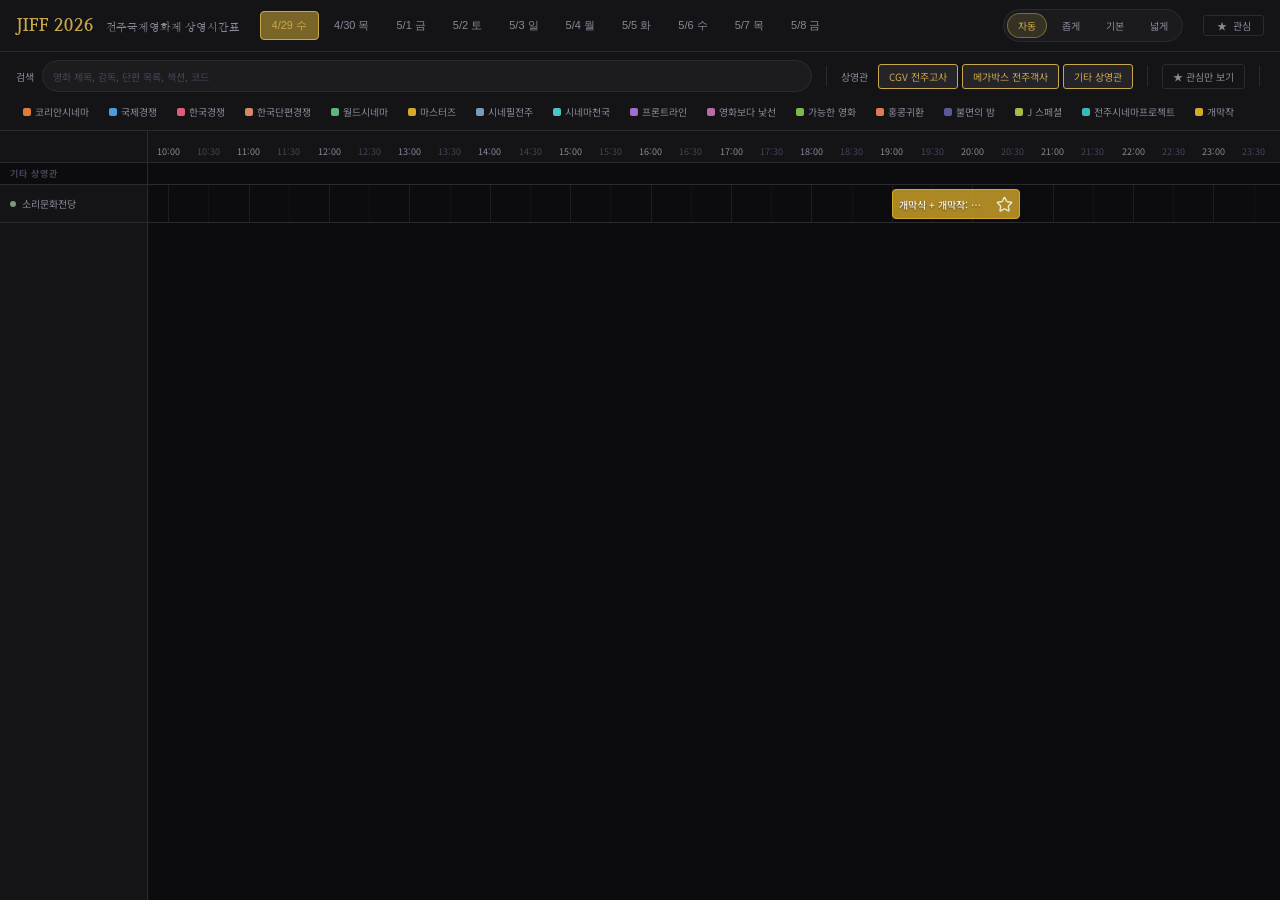
==== index.html @ 3ff4714e "chore: split talktalk runtime helpers" ====
<!DOCTYPE html>
<html lang="ko">
<head>
<meta charset="UTF-8">
<meta name="viewport" content="width=device-width, initial-scale=1.0">
<title>JIFF 2026 상영 시간표</title>
<link rel="shortcut icon" href="./jiff2026/icons/favicon.ico" sizes="16x16 32x32 48x48">
<link rel="icon" href="./jiff2026/icons/favicon.svg" type="image/svg+xml">
<link rel="alternate icon" href="./jiff2026/icons/favicon.png" type="image/png">
<link href="https://fonts.googleapis.com/css2?family=Nanum+Myeongjo:wght@400;700;800&family=Noto+Sans+KR:wght@300;400;500;700&display=swap" rel="stylesheet">
<link rel="stylesheet" href="./jiff2026/style.css">
</head>
<body>

<div id="app-header">
  <button type="button" class="header-nav-toggle" id="mobileControlsToggleBtn" aria-label="필터 열기" title="필터">
    <svg viewBox="0 0 24 24" aria-hidden="true">
      <path d="M4 7H20"></path>
      <path d="M4 12H20"></path>
      <path d="M4 17H20"></path>
    </svg>
  </button>
  <div class="logo">JIFF 2026 <span>전주국제영화제 상영시간표</span></div>
  <div class="day-tabs-shell" id="dayTabsShell">
    <div class="day-tabs" id="dayTabs"></div>
  </div>
  <div class="density-controls">
    <div class="density-selector" id="densitySelector"></div>
    <div class="density-hint" id="densityHint"></div>
  </div>
  <div class="mobile-header-search" id="mobileHeaderSearch">
    <div class="search-shell mobile-search-shell">
      <input
        id="mobileSearchInput"
        class="search-input"
        type="search"
        placeholder="검색"
        autocomplete="off"
        spellcheck="false"
      >
      <button type="button" class="search-clear-btn" id="mobileSearchClearBtn" aria-label="검색 닫기">✕</button>
    </div>
  </div>
  <button
    type="button"
    class="header-view-toggle"
    id="mobileDesktopToggleBtn"
    aria-label="가로 보기로 전환"
    title="가로 보기"
    aria-pressed="false"
    data-view-mode="vertical"
  >
    <span class="header-view-toggle-track" aria-hidden="true">
      <span class="header-view-toggle-thumb"></span>
      <span class="header-view-toggle-option header-view-toggle-option-horizontal">가로</span>
      <span class="header-view-toggle-option header-view-toggle-option-vertical">세로</span>
    </span>
  </button>
  <button type="button" class="header-search-toggle" id="mobileSearchToggleBtn" aria-label="검색 열기" title="검색">
    <svg viewBox="0 0 24 24" aria-hidden="true">
      <circle cx="11" cy="11" r="6.5"></circle>
      <path d="M16.2 16.2L21 21"></path>
    </svg>
  </button>
  <button type="button" class="bookmark-btn" id="bookmarkBtn" aria-label="관심 목록 열기" title="관심 목록">
    <span class="bookmark-btn-iconwrap" aria-hidden="true">
      <span class="bookmark-btn-star">★</span>
    </span>
    <span class="bookmark-btn-label">관심</span>
    <span id="bmCount" hidden></span>
  </button>
</div>

<div id="controls">
  <div class="search-controls">
    <label class="filter-label" for="searchInput">검색</label>
    <div class="search-shell">
      <input
        id="searchInput"
        class="search-input"
        type="search"
        placeholder="영화 제목, 감독, 단편 목록, 섹션, 코드"
        autocomplete="off"
        spellcheck="false"
      >
      <button type="button" class="search-clear-btn" id="searchClearBtn" aria-label="검색어 지우기">✕</button>
    </div>
  </div>
  <div class="mobile-controls-section-title">상영관</div>
  <div class="sep"></div>
  <span class="filter-label">상영관</span>
  <div class="venue-filters" id="venueFilters"></div>
  <div class="mobile-controls-section-title">관심</div>
  <div class="sep"></div>
  <button type="button" class="bm-highlight-btn" id="bmHighlightBtn" title="관심 목록만 하이라이트">★ 관심만 보기</button>
  <div class="mobile-controls-section-title">섹션</div>
  <div class="sep"></div>
  <div class="legend" id="legend"></div>
</div>

<div id="timetable-area">
  <div id="venue-labels">
    <div class="venue-label-spacer"></div>
    <div id="venue-label-scroll"></div>
  </div>
  <div id="timeline-scroll">
    <div id="time-axis"></div>
    <div id="timeline-content"></div>
  </div>
</div>

<div id="mobile-schedule" aria-live="polite">
  <div id="mobile-time-labels">
    <div class="mobile-time-label-spacer"></div>
    <div id="mobile-time-label-scroll"></div>
  </div>
  <div id="mobile-grid-scroll">
    <div id="mobile-venue-axis"></div>
    <div id="mobile-grid-content"></div>
  </div>
</div>

<div id="mobile-notice" class="mobile-notice" aria-live="polite" aria-hidden="true">
  <div class="mobile-notice-card">
    <p class="mobile-notice-title">이 페이지는 PC에 최적화되어 있습니다.</p>
    <p class="mobile-notice-copy">가능하면 PC에서 이용해 주세요. 모바일에서는 핵심 탐색 중심으로 축약해 제공됩니다.</p>
    <button type="button" class="mobile-notice-close" id="mobileNoticeCloseBtn">살펴보기</button>
  </div>
</div>

<div id="tooltip"></div>
<div id="overlay"></div>
<div id="detail-chooser-panel" role="dialog" aria-modal="true" aria-hidden="true" aria-labelledby="detailChooserTitle">
  <div class="dc-header">
    <div class="dc-heading">
      <h3 id="detailChooserTitle">상영작 목록</h3>
      <p class="dc-subtitle" id="detailChooserSubtitle"></p>
    </div>
    <button type="button" class="dc-close" id="detailChooserCloseBtn" aria-label="상영작 목록 닫기">✕</button>
  </div>
  <div id="detailChooserList"></div>
</div>
<div id="bookmarks-panel">
  <div class="bp-header">
    <h3 id="bookmarksTitle">★ 관심 목록</h3>
    <button type="button" class="bp-close" id="bookmarksCloseBtn" aria-label="관심 목록 닫기">✕</button>
    <div class="bp-actions">
      <button type="button" class="bp-clear" id="bookmarksClearBtn">전체 비우기</button>
      <button type="button" class="bp-download" id="bookmarksDownloadBtn">CSV 내려받기</button>
    </div>
  </div>
  <div id="bookmarks-list"></div>
</div>

<script defer src="./jiff2026/data.js"></script>
<script defer src="./jiff2026/config.js"></script>
<script defer src="./jiff2026/directors.js"></script>
<script defer src="./jiff2026/talktalk.js"></script>
<script defer src="./jiff2026/talktalk-runtime.js"></script>
<script defer src="./jiff2026/app.js"></script>
</body>
</html>
---- jiff2026/style.css ----
:root {
  --bg: #0c0c0e;
  --surface: #141417;
  --surface2: #1c1c21;
  --surface3: #252529;
  --border: #2a2a30;
  --text: #e8e8ec;
  --text-dim: #888898;
  --text-faint: #444458;
  --accent: #c8a84b;
  --accent-dim: #7a6529;
  --row-h: 42px;
  --time-scale: 1.5; /* px per minute */
  --label-w: 160px;
  --header-h: 56px;
  --font-body: 13px;
  --font-ui: 11px;
  --font-small: 11px;
  --font-tiny: 10px;
  --font-tab: 12px;
  --font-logo: 18px;
  --font-logo-sub: 12px;
  --font-tooltip-title: 14px;
  --font-bookmark-title: 12px;
}

* { box-sizing: border-box; margin: 0; padding: 0; }

html {
  background: var(--bg);
  overflow-x: clip;
  overscroll-behavior-x: none;
}

body {
  background: var(--bg);
  color: var(--text);
  font-family: 'Noto Sans KR', sans-serif;
  font-size: var(--font-body);
  height: 100vh;
  overflow-y: hidden;
  overflow-x: clip;
  overscroll-behavior-x: none;
  display: flex;
  flex-direction: column;
}

/* HEADER */
#app-header {
  background: var(--surface);
  border-bottom: 1px solid var(--border);
  padding: 0 16px;
  flex-shrink: 0;
  display: flex;
  align-items: center;
  gap: 20px;
  height: var(--header-h);
}
.logo {
  font-family: 'Nanum Myeongjo', serif;
  font-weight: 800;
  font-size: var(--font-logo);
  color: var(--accent);
  letter-spacing: 0.05em;
  white-space: nowrap;
}
.logo span { color: var(--text-dim); font-size: var(--font-logo-sub); font-weight: 400; margin-left: 6px; }

/* DAY TABS */
.day-tabs-shell {
  position: relative;
  flex: 1 1 auto;
  min-width: 0;
}
.day-tabs-shell::before,
.day-tabs-shell::after {
  content: '';
  position: absolute;
  top: 0;
  bottom: 0;
  width: 28px;
  opacity: 0;
  pointer-events: none;
  transition: opacity 0.15s ease;
  z-index: 2;
}
.day-tabs-shell::before {
  left: 0;
  background: linear-gradient(90deg, rgba(20,20,23,0.98), rgba(20,20,23,0.42) 48%, transparent);
  box-shadow: inset 10px 0 16px rgba(0,0,0,0.2);
}
.day-tabs-shell::after {
  right: 0;
  background: linear-gradient(270deg, rgba(20,20,23,0.98), rgba(20,20,23,0.42) 48%, transparent);
  box-shadow: inset -10px 0 16px rgba(0,0,0,0.2);
}
.day-tabs-shell.can-scroll-left::before {
  opacity: 1;
}
.day-tabs-shell.can-scroll-right::after {
  opacity: 1;
}
.day-tabs {
  display: flex;
  gap: 3px;
  overflow-x: auto;
  flex: 1 1 auto;
  min-width: 0;
}
.day-tabs::-webkit-scrollbar { display: none; }
.day-tab {
  padding: 6px 11px;
  border-radius: 4px;
  cursor: pointer;
  font-size: var(--font-tab);
  white-space: nowrap;
  border: 1px solid transparent;
  background: transparent;
  color: var(--text-dim);
  transition: background-color 0.15s, border-color 0.15s, color 0.15s, box-shadow 0.15s;
  font-weight: 500;
  position: relative;
}
.day-tab:hover {
  background: rgba(200,168,75,0.12);
  border-color: rgba(200,168,75,0.28);
  color: var(--accent);
}
.day-tab.active {
  background: var(--accent-dim);
  border-color: var(--accent);
  color: var(--accent);
}
.day-tab.active:hover {
  background: rgba(122,101,41,0.92);
  border-color: #dcc37a;
  color: #f2e0a6;
  box-shadow: inset 0 0 0 1px rgba(255,244,204,0.08);
}
.day-tab.has-search-match::after {
  content: '';
  position: absolute;
  top: 5px;
  right: 5px;
  width: 5px;
  height: 5px;
  border-radius: 50%;
  background: #ff6b57;
  box-shadow: 0 0 10px rgba(255,107,87,0.85);
}

/* CONTROLS BAR */
#controls {
  background: var(--surface);
  border-bottom: 1px solid var(--border);
  padding: 8px 16px;
  flex-shrink: 0;
  display: flex;
  gap: 10px;
  align-items: center;
  flex-wrap: wrap;
}
.search-controls {
  display: flex;
  align-items: center;
  gap: 8px;
  flex: 1 1 320px;
  min-width: 240px;
}
.search-shell {
  display: flex;
  align-items: center;
  gap: 6px;
  min-width: 0;
  flex: 1 1 auto;
  padding: 4px 6px 4px 10px;
  border-radius: 999px;
  border: 1px solid var(--border);
  background: rgba(255,255,255,0.035);
}
.search-shell:focus-within {
  border-color: rgba(200,168,75,0.45);
  box-shadow: 0 0 0 1px rgba(200,168,75,0.12);
}
.search-input {
  flex: 1 1 auto;
  min-width: 0;
  border: 0;
  outline: 0;
  background: transparent;
  color: var(--text);
  font-size: var(--font-ui);
  font-family: inherit;
}
.search-input::-webkit-search-cancel-button,
.search-input::-webkit-search-decoration,
.search-input::-webkit-search-results-button,
.search-input::-webkit-search-results-decoration {
  -webkit-appearance: none;
  appearance: none;
  display: none;
}
.search-input::placeholder {
  color: var(--text-faint);
}
.search-clear-btn {
  width: 22px;
  height: 22px;
  border-radius: 999px;
  border: 1px solid transparent;
  background: transparent;
  color: var(--text-faint);
  font-size: var(--font-ui);
  cursor: pointer;
  flex-shrink: 0;
  transition: all 0.15s;
}
.search-clear-btn:hover {
  color: var(--text);
  border-color: rgba(200,168,75,0.35);
}
.search-clear-btn.hidden {
  visibility: hidden;
  pointer-events: none;
}
.filter-label { color: var(--text-dim); font-size: var(--font-ui); white-space: nowrap; }
.venue-filters { display: flex; gap: 4px; flex-wrap: wrap; }
.vf-btn {
  padding: 4px 10px;
  border-radius: 3px;
  border: 1px solid var(--border);
  background: transparent;
  color: var(--text-dim);
  font-size: var(--font-ui);
  cursor: pointer;
  transition: all 0.15s;
  font-family: inherit;
}
.vf-btn:hover { border-color: var(--accent-dim); color: var(--text); }
.vf-btn.active { background: var(--surface3); border-color: var(--accent); color: var(--accent); }

.sep { width: 1px; background: var(--border); height: 20px; margin: 0 4px; flex-shrink: 0; }

.bookmark-btn {
  position: relative;
  padding: 4px 12px;
  border-radius: 3px;
  border: 1px solid var(--border);
  background: transparent;
  color: var(--text-dim);
  font-size: var(--font-ui);
  cursor: pointer;
  font-family: inherit;
  transition: all 0.15s;
  white-space: nowrap;
  flex-shrink: 0;
  display: inline-flex;
  align-items: center;
  gap: 6px;
}
.bookmark-btn-iconwrap {
  width: 1.1em;
  height: 1.1em;
  display: inline-flex;
  align-items: center;
  justify-content: center;
  flex-shrink: 0;
}
.bookmark-btn-star {
  line-height: 1;
}
.bookmark-btn-label {
  line-height: 1;
}
.bookmark-btn #bmCount {
  display: none !important;
}
.bookmark-btn:hover { border-color: var(--accent); color: var(--accent); }
.bookmark-btn.has-items { border-color: var(--accent-dim); color: var(--accent); }

@media (max-width: 760px), ((max-width: 960px) and (pointer: coarse)) {
  body:not(.app-ready) #app-header {
    --mobile-font-scale: 1.2;
    height: auto;
    display: grid;
    grid-template-columns: 34px auto minmax(0, 1fr) 34px auto auto;
    grid-template-rows: 36px auto;
    width: 100%;
    max-width: 100%;
    padding: 10px 10px 8px;
    align-items: center;
    column-gap: 8px;
    row-gap: 8px;
  }

  body:not(.app-ready) .header-nav-toggle {
    display: inline-flex;
    grid-column: 1;
    grid-row: 1;
    width: 34px;
    height: 34px;
    padding: 0;
    color: var(--text);
  }

  body:not(.app-ready) .logo {
    grid-column: 2;
    grid-row: 1;
    width: auto;
    min-width: 0;
    min-height: 36px;
    max-width: 100%;
    display: flex;
    align-items: center;
    line-height: 1;
    font-size: calc(var(--font-logo) * 1.2);
    overflow: hidden;
    text-overflow: ellipsis;
  }

  body:not(.app-ready) .logo span,
  body:not(.app-ready) .density-controls,
  body:not(.app-ready) .search-controls {
    display: none;
  }

  body:not(.app-ready) .mobile-header-search {
    display: flex;
    grid-column: 3;
    grid-row: 1;
    flex: 0 1 0;
    max-width: 0;
    min-width: 0;
    width: 100%;
    overflow: hidden;
    opacity: 0;
    transition: none;
  }

  body:not(.app-ready) .header-view-toggle {
    display: inline-flex;
    grid-column: 5;
    grid-row: 1;
    justify-self: end;
    min-width: 28px;
    height: 36px;
    padding: 0 6px;
    color: var(--text-dim);
    font-size: 11px;
    font-weight: 700;
    letter-spacing: 0.04em;
  }

  body:not(.app-ready) .header-search-toggle {
    display: inline-flex;
    grid-column: 4;
    grid-row: 1;
    justify-self: end;
    width: 34px;
    height: 34px;
    padding: 0;
    border: none;
    background: transparent;
    color: var(--text);
  }

  body:not(.app-ready) .bookmark-btn {
    grid-column: 6;
    grid-row: 1;
    margin-left: 0;
    min-height: 36px;
    padding: 0 8px;
    display: inline-flex;
    align-items: center;
    justify-content: center;
    justify-self: end;
    font-size: calc(var(--font-ui) * 1.2);
    font-weight: 600;
    line-height: 1;
  }

  body:not(.app-ready) .day-tabs {
    padding-bottom: 2px;
  }

  body:not(.app-ready) .day-tabs-shell {
    grid-column: 1 / -1;
    grid-row: 2;
    width: 100%;
    min-width: 0;
  }

  body:not(.app-ready) #controls {
    position: fixed;
    top: 0;
    left: 0;
    bottom: 0;
    width: min(82vw, 320px);
    padding: 18px 16px 22px;
    display: flex;
    flex-direction: column;
    flex-wrap: nowrap;
    align-items: stretch;
    gap: 12px;
    overflow-y: auto;
    overflow-x: hidden;
    transform: translateX(calc(-100% - 16px));
    transition: none;
    z-index: 230;
  }

  body:not(.app-ready) #timetable-area {
    display: none;
  }

  body:not(.app-ready) #mobile-schedule {
    display: flex;
  }

  body:not(.app-ready) .mobile-notice {
    opacity: 0;
    pointer-events: none;
    transform: translateX(-50%) translateY(18px);
    transition: none;
  }

  body:not(.app-ready) #bookmarks-panel,
  body:not(.app-ready) #detail-chooser-panel {
    left: 0;
    right: 0;
    top: auto;
    bottom: 0;
    width: auto;
    max-height: min(82vh, 760px);
    border-left: none;
    border-right: none;
    border-bottom: none;
    border-top: 1px solid var(--border);
    border-radius: 22px 22px 0 0;
    transform: translateY(calc(100% + 32px));
    transition: none;
    visibility: hidden;
    pointer-events: none;
  }
}

.mobile-header-search,
.header-view-toggle,
.header-search-toggle,
.header-nav-toggle,
.mobile-controls-title,
.mobile-controls-section-title {
  display: none;
}

.header-view-toggle,
.header-search-toggle,
.header-nav-toggle {
  width: 34px;
  height: 34px;
  border: none;
  background: transparent;
  color: var(--text-dim);
  cursor: pointer;
  align-items: center;
  justify-content: center;
  transition: border-color 0.15s ease, color 0.15s ease, background 0.15s ease;
  flex-shrink: 0;
}
.header-view-toggle:hover,
.header-search-toggle:hover,
.header-nav-toggle:hover {
  border-color: var(--accent);
  color: var(--accent);
}
.header-view-toggle.is-active,
.header-search-toggle.is-active,
.header-nav-toggle.is-active {
  color: var(--accent);
}
.header-search-toggle svg,
.header-nav-toggle svg {
  width: 16px;
  height: 16px;
  stroke: currentColor;
  stroke-width: 2;
  fill: none;
  stroke-linecap: round;
  stroke-linejoin: round;
}

.mobile-search-shell {
  width: 100%;
}

/* DENSITY CONTROLS */
.density-controls {
  display: flex;
  align-items: center;
  gap: 8px;
  flex-shrink: 0;
  margin-left: auto;
}
.density-selector {
  display: inline-flex;
  align-items: center;
  gap: 4px;
  padding: 3px;
  border-radius: 999px;
  border: 1px solid var(--border);
  background: rgba(255,255,255,0.03);
}
.density-btn {
  padding: 4px 10px;
  border-radius: 999px;
  border: 1px solid transparent;
  background: transparent;
  color: var(--text-dim);
  font-size: var(--font-ui);
  cursor: pointer;
  transition: all 0.15s;
  font-family: inherit;
  white-space: nowrap;
}
.density-btn:hover { color: var(--text); }
.density-btn.active {
  background: rgba(200,168,75,0.16);
  border-color: rgba(200,168,75,0.5);
  color: var(--accent);
}
.density-hint {
  min-width: 64px;
  font-size: var(--font-tiny);
  color: var(--text-faint);
  white-space: nowrap;
}
@media (max-width: 1480px) {
  .density-hint {
    display: none;
  }
}

@media (max-width: 960px) {
  #app-header {
    height: auto;
    padding: 10px 12px;
    align-items: flex-start;
    flex-wrap: wrap;
    gap: 10px 12px;
  }

  .logo {
    flex: 1 1 auto;
    min-width: 0;
  }

  .logo span {
    display: none;
  }

  .density-controls {
    margin-left: 0;
    flex-shrink: 0;
  }

  .bookmark-btn {
    margin-left: auto;
  }

  .day-tabs {
    order: 4;
    flex: 1 0 100%;
    width: 100%;
    padding-bottom: 2px;
  }

  .day-tabs-shell {
    order: 4;
    flex: 1 0 100%;
    width: 100%;
  }
}

body.compact-viewport #app-header {
  --mobile-font-scale: 1.2;
  height: auto;
  display: grid;
  grid-template-columns: 34px auto minmax(0, 1fr) 34px auto auto;
  grid-template-rows: 36px auto;
  width: 100%;
  max-width: 100%;
  padding: 10px 10px 8px;
  align-items: center;
  column-gap: 8px;
  row-gap: 8px;
  touch-action: pan-y;
}
body.compact-viewport .header-nav-toggle {
  display: inline-flex;
  grid-column: 1;
  grid-row: 1;
  width: 34px;
  height: 34px;
  padding: 0;
  color: var(--text);
}
body.compact-viewport .logo {
  grid-column: 2;
  grid-row: 1;
  width: max-content;
  min-width: 0;
  min-height: 36px;
  max-width: none;
  display: flex;
  align-items: center;
  line-height: 1;
  font-size: calc(var(--font-logo) * var(--mobile-font-scale));
}
body.compact-viewport .logo.hidden-by-search {
  display: none;
}
body.compact-viewport .logo span {
  display: none;
}
body.compact-viewport .density-controls {
  display: none;
}
body.compact-viewport .mobile-header-search {
  display: flex;
  grid-column: 3;
  grid-row: 1;
  flex: 0 1 0;
  max-width: 0;
  min-width: 0;
  width: 100%;
  overflow: hidden;
  opacity: 0;
  transition: max-width 0.22s ease, flex-basis 0.22s ease, opacity 0.18s ease;
}
body.compact-viewport .mobile-header-search.is-open {
  grid-column: 2 / 4;
  flex: 1 1 auto;
  max-width: 100%;
  opacity: 1;
}
body.compact-viewport .header-view-toggle {
  display: inline-flex;
  grid-column: 5;
  grid-row: 1;
  margin-left: 0;
  justify-self: end;
  min-width: 72px;
  height: 36px;
  padding: 0;
  border-radius: 999px;
  border: 1px solid rgba(255,255,255,0.1);
  background: rgba(255,255,255,0.05);
  color: var(--text-dim);
  font-size: 11px;
  font-weight: 700;
  letter-spacing: 0.01em;
  overflow: hidden;
}
body.compact-viewport .header-view-toggle-track {
  position: relative;
  display: grid;
  grid-template-columns: repeat(2, minmax(0, 1fr));
  align-items: center;
  width: 100%;
  height: 100%;
  padding: 3px;
}
body.compact-viewport .header-view-toggle-thumb {
  position: absolute;
  top: 3px;
  left: 3px;
  width: calc((100% - 6px) / 2);
  height: calc(100% - 6px);
  border-radius: 999px;
  background: rgba(244,239,223,0.12);
  border: 1px solid rgba(255,255,255,0.14);
  box-shadow: inset 0 1px 0 rgba(255,255,255,0.05);
  transition: transform 0.18s ease, background 0.18s ease, border-color 0.18s ease;
}
body.compact-viewport .header-view-toggle[data-view-mode="vertical"] .header-view-toggle-thumb {
  transform: translateX(100%);
}
body.compact-viewport .header-view-toggle-option {
  position: relative;
  z-index: 1;
  display: flex;
  align-items: center;
  justify-content: center;
  height: 100%;
  min-width: 0;
  color: rgba(230,230,235,0.72);
  transition: color 0.18s ease, opacity 0.18s ease;
}
body.compact-viewport .header-view-toggle[data-view-mode="horizontal"] .header-view-toggle-option-horizontal,
body.compact-viewport .header-view-toggle[data-view-mode="vertical"] .header-view-toggle-option-vertical {
  color: #f6eed4;
}
body.compact-viewport .header-view-toggle[data-view-mode="horizontal"] .header-view-toggle-option-vertical,
body.compact-viewport .header-view-toggle[data-view-mode="vertical"] .header-view-toggle-option-horizontal {
  opacity: 0.9;
}
body.compact-viewport .header-search-toggle {
  display: inline-flex;
  grid-column: 4;
  grid-row: 1;
  margin-left: 0;
  justify-self: end;
  width: 34px;
  height: 34px;
  padding: 0;
  border: none;
  background: transparent;
  color: var(--text);
}
body.compact-viewport .bookmark-btn {
  grid-column: 6;
  grid-row: 1;
  margin-left: 0;
  min-height: 36px;
  padding: 0 5px;
  justify-content: center;
  font-size: calc(var(--font-ui) * 1.2);
  font-weight: 600;
  line-height: 1;
  justify-self: end;
  gap: 5px;
}
body.compact-viewport .bookmark-btn.hidden-by-search {
  display: none;
}
body.compact-viewport .header-view-toggle.hidden-by-search {
  display: none;
}
body.compact-viewport .day-tabs {
  padding-bottom: 2px;
}
body.compact-viewport .day-tabs-shell {
  grid-column: 1 / -1;
  grid-row: 2;
  width: 100%;
  min-width: 0;
}
body.compact-viewport .day-tab {
  font-size: calc(var(--font-tab) * var(--mobile-font-scale));
}
body.compact-viewport .talktalk-detail {
  gap: 18px;
}
body.compact-viewport .talktalk-detail-series {
  font-size: calc(var(--font-small) * 1.04);
}
body.compact-viewport .talktalk-detail-summary,
body.compact-viewport .talktalk-detail-row-value {
  font-size: calc(var(--font-body) * 1.14);
}
body.compact-viewport .talktalk-detail-row-label,
body.compact-viewport .talktalk-detail-note {
  font-size: calc(var(--font-small) * 1.02);
}
body.compact-viewport #controls {
  position: fixed;
  top: 0;
  left: 0;
  bottom: 0;
  width: min(82vw, 320px);
  z-index: 230;
  padding: 18px 16px 22px;
  display: flex;
  flex-direction: column;
  flex-wrap: nowrap;
  align-items: stretch;
  gap: 12px;
  background:
    linear-gradient(180deg, rgba(24,24,28,0.98), rgba(14,14,17,0.99));
  border-right: 1px solid var(--border);
  border-bottom: none;
  overflow-y: auto;
  overflow-x: hidden;
  transform: translateX(calc(-100% - 16px));
  transition: transform 0.22s ease;
}
body.compact-viewport #controls.mobile-open {
  transform: translateX(0);
}
body.compact-viewport #controls .sep,
body.compact-viewport #controls > .filter-label,
body.compact-viewport .search-controls {
  display: none;
}
body.compact-viewport .mobile-controls-title,
body.compact-viewport .mobile-controls-section-title {
  display: block;
}
body.compact-viewport .mobile-controls-title {
  display: none;
}
body.compact-viewport .mobile-controls-section-title {
  font-size: calc(var(--font-ui) * 1.4);
  color: var(--text-dim);
  font-weight: 700;
  letter-spacing: 0.06em;
  text-transform: uppercase;
  margin-top: 4px;
}
body.compact-viewport .venue-filters,
body.compact-viewport .legend {
  width: 100%;
  display: flex;
  flex-direction: column;
  align-items: stretch;
  gap: 8px;
  overflow: visible;
  padding-bottom: 0;
}
body.compact-viewport #controls > #legend {
  display: grid !important;
  grid-template-columns: minmax(0, 1fr);
  align-content: start;
  flex: 0 0 auto;
  width: 100%;
  max-width: 100%;
  overflow-x: hidden;
}
body.compact-viewport #controls > #legend > .legend-item {
  display: grid !important;
  grid-template-columns: auto minmax(0, 1fr) auto;
  width: 100%;
  max-width: 100%;
  overflow: hidden;
}
body.compact-viewport #controls > #legend > .legend-item + .legend-item {
  margin-top: 8px;
}
body.mobile-layout #timetable-area {
  display: none;
}
body.mobile-layout #mobile-schedule {
  display: flex;
}
body.compact-viewport #tooltip {
  display: none !important;
}
body.compact-viewport .mobile-search-shell {
  min-height: 36px;
  padding: 0 6px 0 10px;
}
body.compact-viewport .mobile-search-shell .search-clear-btn {
  width: 28px;
  height: 28px;
  padding: 0;
  display: inline-flex;
  align-items: center;
  justify-content: center;
  font-size: 18px;
  line-height: 1;
  color: var(--text-dim);
}
body.compact-viewport .header-view-toggle:hover,
body.compact-viewport .header-search-toggle:hover,
body.compact-viewport .header-nav-toggle:hover,
body.compact-viewport .header-search-toggle.is-active {
  border: none;
  background: transparent;
  color: var(--accent);
}
body.compact-viewport .header-view-toggle:hover {
  border-color: rgba(200,168,75,0.38);
  background: rgba(255,255,255,0.06);
  color: var(--text);
}
body.compact-viewport .header-view-toggle.is-active {
  border-color: rgba(200,168,75,0.3);
}
body.compact-viewport .header-nav-toggle.is-active {
  color: var(--accent);
}
body.compact-viewport .header-search-toggle svg {
  width: 22px;
  height: 22px;
  stroke-width: 2.2;
}
body.compact-viewport .header-nav-toggle svg {
  width: 20px;
  height: 20px;
  stroke-width: 2.4;
}
body.compact-viewport .mobile-search-shell .search-input,
body.compact-viewport .vf-btn,
body.compact-viewport .legend-item,
body.compact-viewport .bm-highlight-btn,
body.compact-viewport .mobile-time-mark,
body.compact-viewport .mobile-venue-room {
  font-size: calc(var(--font-ui) * var(--mobile-font-scale));
}
body.compact-viewport .mobile-search-shell .search-input {
  font-size: 16px;
}
body.compact-viewport .mobile-venue-grouphead {
  font-size: calc(var(--font-tiny) * var(--mobile-font-scale));
}
body.compact-viewport .bm-highlight-btn {
  min-height: 44px;
  padding: 0 14px;
}
body.compact-viewport .vf-btn,
body.compact-viewport .legend-item,
body.compact-viewport .bm-highlight-btn {
  width: 100%;
  min-height: 48px;
  padding: 0 14px;
  border-radius: 14px;
  border: 1px solid rgba(255,255,255,0.08);
  background: rgba(255,255,255,0.04);
  display: flex;
  align-items: center;
  justify-content: space-between;
  line-height: 1.3;
  text-align: left;
}
body.compact-viewport .legend-item {
  display: grid;
  grid-template-columns: auto minmax(0, 1fr) auto;
  min-width: 0;
  width: 100%;
  max-width: 100%;
  justify-content: initial;
  gap: 10px;
  text-align: left;
}
body.compact-viewport .legend-label {
  display: block;
  min-width: 0;
  width: 100%;
  max-width: 100%;
  text-align: left;
  white-space: normal;
  word-break: normal;
  overflow-wrap: anywhere;
}
body.compact-viewport .legend-item::after {
  justify-self: end;
  flex-shrink: 0;
}
body.compact-viewport .vf-btn:hover,
body.compact-viewport .legend-item:hover,
body.compact-viewport .bm-highlight-btn:hover {
  background: rgba(255,255,255,0.06);
  border-color: rgba(200,168,75,0.24);
}
body.compact-viewport .vf-btn.active,
body.compact-viewport .legend-item.active,
body.compact-viewport .bm-highlight-btn.active {
  background: rgba(200,168,75,0.12);
  border-color: rgba(200,168,75,0.46);
  box-shadow: inset 0 0 0 1px rgba(200,168,75,0.14);
  color: var(--text);
}
body.compact-viewport .vf-btn::after,
body.compact-viewport .legend-item::after,
body.compact-viewport .bm-highlight-btn::after {
  content: '';
  width: 18px;
  height: 18px;
  border-radius: 999px;
  border: 1px solid rgba(255,255,255,0.16);
  background: rgba(255,255,255,0.03);
  flex-shrink: 0;
}
body.compact-viewport .vf-btn.active::after,
body.compact-viewport .legend-item.active::after,
body.compact-viewport .bm-highlight-btn.active::after {
  content: '✓';
  display: inline-flex;
  align-items: center;
  justify-content: center;
  border-color: rgba(200,168,75,0.46);
  background: rgba(200,168,75,0.18);
  color: var(--accent);
  font-size: 11px;
  font-weight: 700;
}
body.compact-viewport .legend-item.dimmed {
  opacity: 1;
  color: rgba(232,232,236,0.64);
  border-color: rgba(255,255,255,0.1);
  background: rgba(255,255,255,0.028);
}
body.compact-viewport .legend-item.dimmed::after {
  border-color: rgba(255,255,255,0.11);
  background: rgba(255,255,255,0.024);
}
body.compact-viewport .legend-dot {
  width: 10px;
  height: 10px;
  border-radius: 999px;
  box-shadow: 0 0 0 3px rgba(255,255,255,0.03);
}
body.compact-viewport .legend-item.dimmed .legend-dot {
  opacity: 0.68;
}
body.mobile-layout .mobile-time-label-spacer,
body.mobile-layout #mobile-venue-axis {
  height: 40px;
}
body.mobile-layout .mobile-venue-current {
  height: 16px;
  padding: 3px 8px 0 8px;
  font-size: 10px;
}
body.mobile-layout .mobile-venue-grouphead {
  height: 16px;
  padding: 4px 8px 0;
}
body.mobile-layout .mobile-venue-roomhead {
  top: 22px;
  align-items: flex-end;
  padding: 0 8px 3px;
}
body.mobile-layout .mobile-venue-roomhead.mobile-venue-roomhead-single {
  top: 0;
  padding: 0;
  align-items: stretch;
}
body.mobile-layout .mobile-venue-room {
  line-height: 1;
}
body.mobile-layout .mobile-venue-room.is-full-label {
  padding: 3px 8px 0;
  font-size: 10px;
  line-height: 1.02;
}
body.mobile-layout .mobile-venue-room.is-full-label.is-samsung-hall {
  font-size: 11px;
}
body.mobile-layout .mobile-film-title-text {
  font-size: calc(var(--font-small) * var(--mobile-font-scale));
}
body.mobile-layout .mobile-film-title-text.is-compact {
  font-size: calc(var(--font-tiny) * 0.95 * var(--mobile-font-scale));
}
body.mobile-layout .mobile-program-event-text {
  font-size: calc(var(--font-tiny) * var(--mobile-font-scale));
}
body.mobile-layout .mobile-grid-empty-title {
  font-size: calc(var(--font-body) * var(--mobile-font-scale));
}
body.mobile-layout .mobile-grid-empty-copy {
  font-size: calc(var(--font-small) * var(--mobile-font-scale));
}

/* BOOKMARK HIGHLIGHT BUTTON */
.bm-highlight-btn {
  padding: 4px 10px;
  border-radius: 3px;
  border: 1px solid var(--border);
  background: transparent;
  color: var(--text-dim);
  font-size: var(--font-ui);
  cursor: pointer;
  font-family: inherit;
  transition: all 0.15s;
  white-space: nowrap;
  flex-shrink: 0;
}
.bm-highlight-btn:hover { border-color: var(--accent); color: var(--accent); }
.bm-highlight-btn.active {
  background: rgba(200,168,75,0.15);
  border-color: var(--accent);
  color: var(--accent);
}

/* TALKTALK DETAIL */
.talktalk-detail {
  display: flex;
  flex-direction: column;
  gap: 16px;
}
.talktalk-detail-series {
  font-size: var(--font-small);
  font-weight: 700;
  letter-spacing: 0.08em;
  text-transform: uppercase;
  color: var(--accent);
}
.talktalk-detail-summary {
  margin: 0;
  font-size: calc(var(--font-body) * 1.04);
  line-height: 1.72;
  color: var(--text);
}
.talktalk-detail-grid {
  display: grid;
  gap: 12px;
}
.talktalk-detail-row {
  display: grid;
  gap: 6px;
}
.talktalk-detail-row-label {
  font-size: var(--font-small);
  color: var(--text-dim);
  letter-spacing: 0.04em;
}
.talktalk-detail-row-value {
  font-size: calc(var(--font-body) * 1.08);
  color: var(--text);
  line-height: 1.62;
  word-break: keep-all;
  overflow-wrap: anywhere;
}
.talktalk-detail-note {
  margin: 0;
  font-size: var(--font-small);
  line-height: 1.6;
  color: var(--text-dim);
}

/* TIMETABLE AREA */
#timetable-area {
  flex: 1;
  display: flex;
  overflow: hidden;
}

#mobile-schedule {
  display: none;
  flex: 1;
  min-height: 0;
  overflow: hidden;
  background:
    radial-gradient(circle at top right, rgba(200,168,75,0.08), transparent 34%),
    linear-gradient(180deg, rgba(20,20,23,0.98), rgba(12,12,14,1));
}
#mobile-time-labels {
  width: 58px;
  flex-shrink: 0;
  overflow: hidden;
  background: var(--surface);
  border-right: 1px solid var(--border);
  display: flex;
  flex-direction: column;
}
.mobile-time-label-spacer {
  height: 58px;
  flex-shrink: 0;
  border-bottom: 1px solid var(--border);
  background: var(--surface);
}
#mobile-time-label-scroll {
  flex: 1;
  overflow: hidden;
}
.mobile-time-rail {
  position: relative;
}
.mobile-time-mark {
  position: absolute;
  left: 0;
  right: 0;
  padding: 0 8px 0 6px;
  transform: translateY(-50%);
  font-size: var(--font-tiny);
  color: var(--text-faint);
  text-align: right;
  pointer-events: none;
}
.mobile-time-mark.full-hour {
  color: var(--text-dim);
}
#mobile-grid-scroll {
  flex: 1;
  overflow: auto;
  position: relative;
  overscroll-behavior-x: contain;
  overscroll-behavior-y: contain;
  touch-action: pan-x pan-y;
}
#mobile-venue-axis {
  height: 58px;
  position: sticky;
  top: 0;
  z-index: 10;
  background: var(--surface);
  border-bottom: 1px solid var(--border);
}
.mobile-venue-current {
  position: sticky;
  left: 0;
  top: 0;
  z-index: 13;
  display: inline-flex;
  align-items: center;
  height: 18px;
  width: max-content;
  min-width: max-content;
  max-width: none;
  padding: 4px 8px 0 10px;
  background: linear-gradient(90deg, rgba(20,20,23,0.98), rgba(20,20,23,0.82));
  color: var(--accent);
  font-size: calc(var(--font-tiny) * 0.95);
  font-weight: 700;
  letter-spacing: 0.04em;
  white-space: nowrap;
  opacity: 0;
  transition: opacity 0.15s ease;
  pointer-events: none;
}
.mobile-venue-current.is-visible {
  opacity: 1;
}
.mobile-venue-grouphead {
  position: absolute;
  top: 0;
  height: 18px;
  padding: 5px 8px 0;
  font-size: calc(var(--font-tiny) * 0.95);
  line-height: 1;
  color: var(--text-dim);
  white-space: nowrap;
  overflow: hidden;
  text-overflow: ellipsis;
}
.mobile-venue-roomhead {
  position: absolute;
  top: 24px;
  bottom: 0;
  display: flex;
  align-items: flex-start;
  justify-content: flex-start;
  padding: 2px 8px 0;
  border-right: 1px solid rgba(255,255,255,0.14);
  box-shadow: inset -1px 0 0 rgba(0,0,0,0.18);
}
.mobile-venue-roomhead-single {
  top: 0;
  padding: 0;
  align-items: stretch;
  background: linear-gradient(90deg, rgba(20,20,23,0.98), rgba(20,20,23,0.82));
}
.mobile-venue-room {
  font-size: var(--font-ui);
  line-height: 1.15;
  color: var(--text);
  font-weight: 700;
  white-space: nowrap;
  overflow: hidden;
  text-overflow: ellipsis;
}
.mobile-venue-room.is-full-label {
  display: flex;
  align-items: flex-start;
  width: 100%;
  padding: 4px 8px 0;
  color: var(--accent);
  white-space: normal;
  overflow: visible;
  text-overflow: clip;
  line-height: 1.02;
}
#mobile-grid-content {
  position: relative;
}
#mobile-grid-lines {
  position: absolute;
  inset: 0;
  z-index: 0;
  pointer-events: none;
}
.mobile-grid-line-hour,
.mobile-grid-line-half {
  position: absolute;
  left: 0;
  right: 0;
  height: 1px;
}
.mobile-grid-line-hour {
  background: var(--border);
  opacity: 0.6;
}
.mobile-grid-line-half {
  background: var(--border);
  opacity: 0.24;
}
.mobile-grid-line-venue {
  position: absolute;
  top: 0;
  bottom: 0;
  width: 2px;
  background: linear-gradient(180deg, rgba(255,255,255,0.16), rgba(255,255,255,0.08));
  box-shadow: 0 0 0 1px rgba(0,0,0,0.12);
}
.mobile-film-block {
  position: absolute;
  border-radius: 8px;
  border: 1px solid rgba(0,0,0,0.18);
  overflow: hidden;
  isolation: isolate;
  z-index: 1;
}
.mobile-film-block.is-dimmed {
  filter: saturate(0.72) brightness(0.76);
}
.mobile-film-block::after {
  content: '';
  position: absolute;
  inset: 0;
  border-radius: inherit;
  background: rgba(255,255,255,0.08);
  opacity: 0;
  transition: opacity 0.12s ease;
  pointer-events: none;
}
.mobile-film-block:hover::after {
  opacity: 1;
}
.mobile-film-bookmark-marker {
  position: absolute;
  top: 4px;
  right: 5px;
  z-index: 2;
  font-size: 11px;
  line-height: 1;
  color: #ffe28a;
  text-shadow: 0 1px 2px rgba(0,0,0,0.48);
  pointer-events: none;
}
.mobile-film-block.is-dimmed .mobile-film-bookmark-marker {
  color: rgba(255,226,138,0.78);
}
.mobile-film-title-text,
.mobile-program-event-text {
  position: relative;
  z-index: 1;
  width: 100%;
  padding: 6px 4px;
  box-sizing: border-box;
  overflow: hidden;
  color: rgba(255,255,255,0.92);
  text-shadow: 0 1px 2px rgba(0,0,0,0.45);
}
.mobile-film-block.is-dimmed .mobile-film-title-text,
.mobile-program-event-block.is-dimmed .mobile-program-event-text {
  color: rgba(255,255,255,0.62);
  text-shadow: 0 1px 2px rgba(0,0,0,0.18);
}
.mobile-film-title-text {
  display: -webkit-box;
  font-size: var(--font-small);
  font-weight: 600;
  line-height: 1.12;
  letter-spacing: 0.02em;
  text-align: center;
  white-space: normal;
  word-break: keep-all;
  overflow-wrap: anywhere;
  max-width: 100%;
  max-height: 100%;
  -webkit-box-orient: vertical;
  -webkit-line-clamp: 6;
}
.mobile-film-title-text.is-compact {
  display: block;
  padding: 12px 2px 2px;
  font-size: calc(var(--font-tiny) * 0.95);
  line-height: 1;
  white-space: nowrap;
  text-overflow: ellipsis;
}
.mobile-talktalk-slot {
  position: absolute;
  appearance: none;
  border-radius: 6px;
  border: 1px solid rgba(221,188,108,0.62);
  background: rgba(108,78,24,0.9);
  color: #f6e7bd;
  font-family: inherit;
  display: flex;
  align-items: center;
  justify-content: center;
  padding: 4px 3px;
  text-align: center;
  z-index: 4;
}
.mobile-talktalk-slot-text {
  display: block;
  font-size: 12px;
  font-weight: 600;
  line-height: 1.05;
  letter-spacing: 0.02em;
  text-shadow: 0 1px 2px rgba(0,0,0,0.35);
  white-space: nowrap;
  overflow: hidden;
  text-overflow: ellipsis;
  max-width: 100%;
}
.mobile-program-event-block {
  position: absolute;
  border-radius: 7px;
  border: 1px dashed rgba(255,255,255,0.32);
  overflow: hidden;
  isolation: isolate;
  z-index: 2;
}
.mobile-program-event-block.is-dimmed {
  filter: saturate(0.72) brightness(0.76);
}
.mobile-program-event-text {
  display: -webkit-box;
  line-height: 1.1;
  text-align: center;
  white-space: normal;
  word-break: keep-all;
  overflow-wrap: anywhere;
  max-width: 100%;
  max-height: 100%;
  -webkit-box-orient: vertical;
  -webkit-line-clamp: 4;
  font-size: var(--font-tiny);
  font-weight: 700;
  color: rgba(255,255,255,0.84);
}
.mobile-program-event-text.is-compact {
  padding: 4px 2px 2px;
  line-height: 1.02;
  font-size: calc(var(--font-tiny) * 0.92);
  -webkit-line-clamp: 3;
}
.mobile-grid-empty {
  position: absolute;
  inset: 0;
  display: flex;
  align-items: center;
  justify-content: center;
  z-index: 3;
  pointer-events: none;
}
.mobile-grid-empty-card {
  width: min(240px, calc(100% - 28px));
  padding: 18px 16px;
  border-radius: 18px;
  border: 1px solid rgba(255,255,255,0.08);
  background: rgba(20,20,23,0.92);
  text-align: center;
  box-shadow: 0 16px 32px rgba(0,0,0,0.22);
}
.mobile-grid-empty-title {
  color: var(--text);
  font-size: var(--font-body);
  font-weight: 700;
}
.mobile-grid-empty-copy {
  margin-top: 8px;
  color: var(--text-dim);
  font-size: var(--font-small);
  line-height: 1.7;
}

/* VENUE LABELS */
#venue-labels {
  width: var(--label-w);
  flex-shrink: 0;
  overflow: hidden;
  background: var(--surface);
  border-right: 1px solid var(--border);
  display: flex;
  flex-direction: column;
}
.venue-label-spacer {
  height: 32px;
  flex-shrink: 0;
  border-bottom: 1px solid var(--border);
  background: var(--surface);
}
#venue-label-scroll {
  flex: 1;
  overflow: hidden;
}
.venue-label {
  height: var(--row-h);
  display: flex;
  align-items: center;
  padding: 0 10px;
  font-size: var(--font-small);
  color: var(--text-dim);
  border-bottom: 1px solid var(--border);
  white-space: nowrap;
  overflow: hidden;
  text-overflow: ellipsis;
  gap: 6px;
}
.venue-label .vgroup-dot {
  width: 6px; height: 6px; border-radius: 50%; flex-shrink: 0;
}
.venue-label:hover { background: var(--surface2); color: var(--text); }

/* GROUP SEPARATOR */
.venue-group-header {
  height: 22px;
  display: flex;
  align-items: center;
  padding: 0 10px;
  font-size: var(--font-tiny);
  color: var(--text-faint);
  font-weight: 700;
  letter-spacing: 0.08em;
  text-transform: uppercase;
  background: var(--bg);
  border-bottom: 1px solid var(--border);
  white-space: nowrap;
  overflow: hidden;
  text-overflow: ellipsis;
}
body.compact-viewport:not(.mobile-layout) .venue-label {
  padding: 0 6px;
  gap: 5px;
  font-size: calc(var(--font-small) * 1.1);
}
body.compact-viewport:not(.mobile-layout) #venue-labels {
  width: 95px;
}
body.compact-viewport:not(.mobile-layout) .venue-group-header {
  padding: 0 0 0 6px;
  font-size: calc(var(--font-tiny) * 1.12);
}
.venue-group-header-timeline {
  height: 22px;
  border-bottom: 1px solid var(--border);
  background: var(--bg);
  position: relative;
}

/* TIMELINE SCROLL AREA */
#timeline-scroll {
  flex: 1;
  overflow: auto;
  position: relative;
}
#timeline-content {
  position: relative;
}

/* MOBILE NOTICE */
.mobile-notice {
  position: fixed;
  left: 50%;
  bottom: 0;
  width: min(calc(100vw - 24px), 380px);
  transform: translateX(-50%) translateY(18px);
  opacity: 0;
  pointer-events: none;
  z-index: 260;
  transition: opacity 0.18s ease, transform 0.18s ease;
  touch-action: pan-y;
}
.mobile-notice.visible {
  opacity: 1;
  pointer-events: auto;
  transform: translateX(-50%) translateY(0);
}
body.has-mobile-panel-open .mobile-notice,
body.has-mobile-panel-open .mobile-notice.visible {
  opacity: 0;
  pointer-events: none;
  transform: translateX(-50%) translateY(18px);
}
.mobile-notice-card {
  min-height: 156px;
  padding: 18px 16px calc(22px + env(safe-area-inset-bottom));
  border: 1px solid rgba(200,168,75,0.34);
  border-radius: 18px 18px 0 0;
  background:
    linear-gradient(180deg, rgba(33,33,38,0.96), rgba(20,20,23,0.98));
  box-shadow: 0 16px 36px rgba(0,0,0,0.42);
  backdrop-filter: blur(10px);
}
.mobile-notice-kicker {
  font-size: var(--font-tiny);
  letter-spacing: 0.08em;
  color: var(--accent);
  font-weight: 700;
  margin-bottom: 6px;
  text-transform: uppercase;
}
.mobile-notice-title {
  font-size: calc(var(--font-body) * 1.08);
  line-height: 1.45;
  color: var(--text);
  font-weight: 700;
}
.mobile-notice-copy {
  margin-top: 6px;
  font-size: var(--font-ui);
  line-height: 1.6;
  color: var(--text-dim);
}
.mobile-notice-close {
  margin-top: 12px;
  padding: 7px 12px;
  border-radius: 999px;
  border: 1px solid rgba(200,168,75,0.28);
  background: rgba(200,168,75,0.08);
  color: var(--accent);
  font-size: var(--font-ui);
  font-family: inherit;
  cursor: pointer;
  transition: border-color 0.15s ease, background 0.15s ease, color 0.15s ease;
}
.mobile-notice-close:hover {
  border-color: rgba(200,168,75,0.48);
  background: rgba(200,168,75,0.14);
  color: #f2e0a6;
}

/* TIME AXIS */
#time-axis {
  height: 32px;
  background: var(--surface);
  border-bottom: 1px solid var(--border);
  position: sticky;
  top: 0;
  z-index: 10;
  display: flex;
  align-items: flex-end;
}
.time-mark {
  position: absolute;
  bottom: 0;
  font-size: var(--font-tiny);
  color: var(--text-faint);
  transform: translateX(-50%);
  padding-bottom: 4px;
  white-space: nowrap;
  pointer-events: none;
}
.time-mark.full-hour { color: var(--text-dim); }

/* GRID LINES */
#grid-lines {
  position: absolute;
  top: 0; left: 0; right: 0; bottom: 0;
  pointer-events: none;
  z-index: 0;
}
.grid-line-hour {
  position: absolute;
  top: 0; bottom: 0;
  width: 1px;
  background: var(--border);
  opacity: 0.6;
}
.grid-line-half {
  position: absolute;
  top: 0; bottom: 0;
  width: 1px;
  background: var(--border);
  opacity: 0.25;
}

/* ROWS */
.row-wrapper {
  position: relative;
  height: var(--row-h);
  border-bottom: 1px solid var(--border);
}
.row-wrapper:hover { background: rgba(255,255,255,0.02); }

/* FILM BLOCKS */
.film-block {
  position: absolute;
  top: 4px;
  height: calc(var(--row-h) - 8px);
  border-radius: 4px;
  cursor: pointer;
  overflow: hidden;
  display: flex;
  align-items: center;
  padding: 0 6px;
  border: 1px solid rgba(0,0,0,0.2);
  z-index: 1;
  min-width: 4px;
  isolation: isolate;
  transition: border-color 0.12s ease;
}
.film-block::after {
  content: '';
  position: absolute;
  inset: 0;
  border-radius: inherit;
  background: rgba(255,255,255,0.08);
  opacity: 0;
  pointer-events: none;
  transition: opacity 0.12s ease;
  z-index: 0;
}
.program-event-block {
  position: absolute;
  top: 8px;
  height: calc(var(--row-h) - 16px);
  border-radius: 4px;
  overflow: hidden;
  display: flex;
  align-items: center;
  padding: 0 6px;
  border: 1px dashed rgba(255,255,255,0.35);
  z-index: 2;
  min-width: 4px;
  isolation: isolate;
  transition: border-color 0.12s ease, background 0.12s ease;
}
.program-event-block::after {
  content: '';
  position: absolute;
  inset: 0;
  border-radius: inherit;
  background: rgba(255,255,255,0.08);
  opacity: 0;
  pointer-events: none;
  transition: opacity 0.12s ease;
  z-index: 0;
}
.film-block-link {
  position: absolute;
  inset: 0;
  display: flex;
  align-items: center;
  min-width: 0;
  padding: 0 6px;
  color: inherit;
  text-decoration: none;
  z-index: 1;
}
.program-event-link {
  position: absolute;
  inset: 0;
  display: flex;
  align-items: center;
  min-width: 0;
  padding: 0 6px;
  color: inherit;
  text-decoration: none;
  z-index: 1;
}
.film-block.has-bookmark-toggle .film-block-link {
  padding-right: 30px;
}
.film-block-link:focus-visible {
  outline: 1px solid rgba(255,255,255,0.9);
  outline-offset: -2px;
}
.program-event-link:focus-visible {
  outline: 1px dashed rgba(255,255,255,0.92);
  outline-offset: -2px;
}
.film-block.no-detail-action {
  cursor: default;
}
.film-block.has-bookmark-toggle {
  padding-right: 30px;
}
.film-block:hover {
  z-index: 100;
}
.film-block:hover::after {
  opacity: 1;
}
.program-event-block:hover {
  z-index: 95;
}
.program-event-block:hover::after {
  opacity: 1;
}
.film-block.bookmark-hovering:hover {
  z-index: 100;
}
.film-block.bookmark-hovering:hover::after {
  opacity: 0;
}
.film-title-text {
  font-size: var(--font-small);
  font-weight: 500;
  white-space: nowrap;
  overflow: hidden;
  text-overflow: ellipsis;
  color: rgba(255,255,255,0.92);
  text-shadow: 0 1px 2px rgba(0,0,0,0.5);
  pointer-events: none;
  flex: 1;
  position: relative;
  z-index: 1;
}
.talktalk-slot {
  position: absolute;
  top: 5px;
  height: calc(var(--row-h) - 10px);
  appearance: none;
  border-radius: 3px;
  border: 1px solid rgba(221,188,108,0.62);
  background: rgba(112,82,24,0.92);
  color: #f6e7bd;
  font-family: inherit;
  padding: 0 6px;
  display: flex;
  align-items: center;
  justify-content: center;
  cursor: pointer;
  overflow: hidden;
  z-index: 4;
  text-decoration: none;
  transition: background-color 0.14s ease, border-color 0.14s ease;
}
.talktalk-slot:focus-visible {
  outline: 1px solid rgba(255,243,205,0.92);
  outline-offset: -2px;
}
.talktalk-slot:hover {
  z-index: 101;
  border-color: rgba(243,215,141,0.72);
  background: rgba(124,92,28,0.92);
}
.talktalk-slot-text {
  font-size: var(--font-tiny);
  font-weight: 800;
  letter-spacing: 0.03em;
  white-space: nowrap;
  overflow: hidden;
  text-overflow: ellipsis;
  text-shadow: 0 1px 2px rgba(0,0,0,0.38);
  pointer-events: none;
}
.program-event-text {
  font-size: var(--font-tiny);
  font-weight: 600;
  white-space: nowrap;
  overflow: hidden;
  text-overflow: ellipsis;
  letter-spacing: 0.01em;
  color: rgba(255,255,255,0.88);
  text-shadow: 0 1px 1px rgba(0,0,0,0.35);
  pointer-events: none;
  flex: 1;
  position: relative;
  z-index: 1;
}
.film-bookmark-toggle {
  position: absolute;
  top: 0;
  right: 0;
  bottom: 0;
  width: 30px;
  height: auto;
  display: inline-flex;
  align-items: center;
  justify-content: center;
  padding: 0;
  background: none;
  border: none;
  color: rgba(255,255,255,0.92);
  cursor: pointer;
  opacity: 0.85;
  transition: opacity 0.15s, color 0.15s;
  z-index: 2;
}
.film-bookmark-toggle:focus-visible {
  outline: 1px solid rgba(255,255,255,0.9);
  outline-offset: -2px;
}
.film-bookmark-toggle:hover {
  opacity: 1;
  color: #fff2b3;
}
.film-bookmark-toggle.is-active {
  color: #f4d56a;
}
.film-bookmark-toggle.is-active:hover {
  color: #ffe27d;
}
.film-bookmark-icon {
  width: 17px;
  height: 17px;
  display: block;
  pointer-events: none;
  fill: none;
  stroke: currentColor;
  stroke-width: 2;
  stroke-linecap: round;
  stroke-linejoin: round;
  transform-origin: center;
  transition: transform 0.15s ease, filter 0.15s ease;
}
.film-bookmark-toggle:hover .film-bookmark-icon,
.film-bookmark-toggle:focus-visible .film-bookmark-icon {
  transform: scale(1.06);
  filter: drop-shadow(0 0 5px rgba(255,242,179,0.72));
}
.film-bookmark-toggle.is-active .film-bookmark-icon {
  fill: currentColor;
}
.film-bookmark-toggle.is-active:hover .film-bookmark-icon,
.film-bookmark-toggle.is-active:focus-visible .film-bookmark-icon {
  filter: drop-shadow(0 0 6px rgba(255,226,125,0.85));
}

/* TOOLTIP */
#tooltip {
  position: fixed;
  background: #1e1e26;
  border: 1px solid var(--accent-dim);
  border-radius: 8px;
  padding: 12px 14px;
  max-width: 280px;
  z-index: 1000;
  pointer-events: none;
  display: none;
  box-shadow: 0 8px 32px rgba(0,0,0,0.6);
}
#tooltip.visible { display: block; }
.tt-section { font-size: var(--font-tiny); color: var(--accent); font-weight: 700; letter-spacing: 0.05em; margin-bottom: 4px; }
.tt-title { font-size: var(--font-tooltip-title); font-family: 'Nanum Myeongjo', serif; font-weight: 700; color: #fff; margin-bottom: 6px; line-height: 1.3; }
.tt-meta { font-size: var(--font-small); color: var(--text-dim); line-height: 1.8; }
.tt-meta strong { color: var(--text); }
.tt-shorts { font-size: var(--font-tiny); color: var(--text-dim); margin-top: 4px; line-height: 1.6; }
.tt-tags { display: flex; gap: 4px; margin-top: 6px; flex-wrap: wrap; }
.tt-tag { font-size: var(--font-tiny); padding: 2px 6px; border-radius: 10px; background: var(--surface3); color: var(--text-dim); }
.tt-tag.gv { background: rgba(200,168,75,0.2); color: var(--accent); }
.tt-bookmark-hint { font-size: var(--font-tiny); color: var(--text-faint); margin-top: 6px; text-align: right; }

/* DETAIL CHOOSER */
#detail-chooser-panel {
  position: fixed;
  top: 50%;
  left: 50%;
  width: min(420px, calc(100vw - 32px));
  max-height: min(72vh, 640px);
  background: var(--surface);
  border: 1px solid var(--border);
  border-radius: 14px;
  box-shadow: 0 20px 50px rgba(0,0,0,0.42);
  z-index: 220;
  display: flex;
  flex-direction: column;
  opacity: 0;
  pointer-events: none;
  transform: translate(-50%, -48%) scale(0.98);
  transition: opacity 0.18s ease, transform 0.18s ease;
}
#detail-chooser-panel.open {
  opacity: 1;
  pointer-events: auto;
  transform: translate(-50%, -50%) scale(1);
}
body.compact-viewport #detail-chooser-panel {
  top: auto;
  left: 0;
  right: 0;
  bottom: 0;
  width: auto;
  max-height: min(78vh, 680px);
  border-radius: 22px 22px 0 0;
  border-left: none;
  border-right: none;
  border-bottom: none;
  opacity: 0;
  visibility: hidden;
  pointer-events: none;
  transform: translateY(calc(100% + 20px));
  transition: transform 0.18s ease, opacity 0.18s ease, visibility 0s linear 0.18s;
}
body.compact-viewport #detail-chooser-panel.open {
  opacity: 1;
  visibility: visible;
  pointer-events: auto;
  transform: translateY(0);
  transition-delay: 0s;
}
.dc-header {
  display: flex;
  align-items: flex-start;
  justify-content: space-between;
  gap: 16px;
  padding: 18px 18px 12px;
  border-bottom: 1px solid var(--border);
}
body.compact-viewport .dc-header {
  padding: 18px 16px 10px;
  align-items: center;
}
.dc-heading {
  min-width: 0;
}
.dc-heading h3 {
  font-size: var(--font-tooltip-title);
  font-family: 'Nanum Myeongjo', serif;
  color: var(--text);
  margin: 0 0 4px;
}
.dc-subtitle {
  margin: 0;
  font-size: var(--font-tiny);
  color: var(--text-dim);
  line-height: 1.6;
}
body.compact-viewport .dc-heading h3 {
  font-size: calc(var(--font-tooltip-title) * 1.38);
  line-height: 1.22;
  margin-bottom: 0;
}
body.compact-viewport .dc-subtitle {
  display: none;
}
.dc-close {
  flex-shrink: 0;
  background: none;
  border: none;
  color: var(--text-dim);
  cursor: pointer;
  font-size: var(--font-logo);
  line-height: 1;
  transition: color 0.15s ease, transform 0.15s ease;
}
body.compact-viewport .dc-close {
  display: inline-flex;
  align-items: center;
  justify-content: center;
  font-size: calc(var(--font-logo) * 2);
  line-height: 0.9;
}
.dc-close:hover {
  color: var(--text);
  transform: scale(1.05);
}
#detailChooserList {
  padding: 12px 18px 18px;
  overflow-y: auto;
  display: flex;
  flex-direction: column;
  gap: 10px;
}
body.compact-viewport #detailChooserList {
  padding: 12px 16px 24px;
}
.dc-item {
  display: flex;
  flex-direction: column;
  gap: 4px;
  padding: 12px 14px;
  background: var(--surface2);
  border: 1px solid var(--border);
  border-radius: 10px;
  text-decoration: none;
  transition: border-color 0.15s ease, background 0.15s ease, transform 0.15s ease, box-shadow 0.15s ease;
}
.dc-item:hover {
  background: var(--surface3);
  border-color: rgba(200,168,75,0.32);
  transform: translateY(-1px);
  box-shadow: 0 10px 22px rgba(0,0,0,0.18);
}
.dc-item-title {
  font-size: var(--font-body);
  font-weight: 600;
  color: var(--text);
  line-height: 1.45;
}
.dc-item-meta {
  font-size: var(--font-tiny);
  color: var(--accent);
}
body.compact-viewport .dc-mobile-sheet {
  display: flex;
  flex-direction: column;
  gap: 18px;
}
body.compact-viewport .dc-mobile-summary {
  display: flex;
  flex-direction: column;
  gap: 16px;
}
body.compact-viewport .dc-mobile-section {
  font-size: calc(var(--font-ui) * 1.08);
  font-weight: 700;
  letter-spacing: 0.06em;
  text-transform: uppercase;
}
body.compact-viewport .dc-mobile-grid {
  display: grid;
  gap: 12px;
}
body.compact-viewport .dc-mobile-row,
body.compact-viewport .dc-mobile-block {
  display: grid;
  gap: 6px;
}
body.compact-viewport .dc-mobile-label {
  font-size: var(--font-small);
  color: var(--text-dim);
  letter-spacing: 0.04em;
}
body.compact-viewport .dc-mobile-value,
body.compact-viewport .dc-mobile-copy {
  font-size: calc(var(--font-body) * 1.14);
  color: var(--text);
  line-height: 1.58;
  word-break: keep-all;
  overflow-wrap: anywhere;
}
body.compact-viewport .dc-mobile-tags {
  display: flex;
  flex-wrap: wrap;
  gap: 8px;
}
body.compact-viewport .dc-mobile-tag {
  padding: 6px 10px;
  border-radius: 999px;
  border: 1px solid rgba(255,255,255,0.08);
  background: rgba(255,255,255,0.04);
  color: var(--text-dim);
  font-size: var(--font-small);
  line-height: 1;
}
body.compact-viewport .dc-mobile-actions-primary {
  display: grid;
  grid-template-columns: repeat(2, minmax(0, 1fr));
  gap: 10px;
}
body.compact-viewport .dc-mobile-actions-primary > :only-child {
  grid-column: 1 / -1;
}
body.compact-viewport .dc-mobile-actions-secondary,
body.compact-viewport .dc-mobile-detail-links,
body.compact-viewport .dc-mobile-list {
  display: flex;
  flex-direction: column;
  gap: 10px;
}
body.compact-viewport .dc-mobile-action {
  min-height: 48px;
  padding: 0 14px;
  border-radius: 12px;
  border: 1px solid rgba(200,168,75,0.24);
  background: rgba(200,168,75,0.08);
  color: var(--text);
  font-size: calc(var(--font-body) * 1.04);
  font-weight: 600;
  font-family: inherit;
  appearance: none;
  cursor: pointer;
  text-decoration: none;
  display: inline-flex;
  align-items: center;
  justify-content: center;
  text-align: center;
}
body.compact-viewport .dc-mobile-action.dc-mobile-action-secondary {
  border-color: rgba(255,255,255,0.1);
  background: rgba(255,255,255,0.04);
  color: var(--text-dim);
}
body.compact-viewport .dc-mobile-action.is-full {
  width: 100%;
}
body.compact-viewport .dc-mobile-action-bookmark.is-active {
  color: var(--accent);
  border-color: rgba(200,168,75,0.42);
  background: rgba(200,168,75,0.14);
}

/* BOOKMARKS PANEL */
#bookmarks-panel {
  position: fixed;
  right: 0; top: 0; bottom: 0;
  width: 300px;
  background: var(--surface);
  border-left: 1px solid var(--border);
  z-index: 200;
  display: flex;
  flex-direction: column;
  transform: translateX(100%);
  transition: transform 0.25s ease;
}
#bookmarks-panel.open { transform: translateX(0); }
body.compact-viewport #bookmarks-panel {
  left: 0;
  right: 0;
  top: auto;
  bottom: 0;
  width: auto;
  max-height: min(82vh, 760px);
  border-left: none;
  border-right: none;
  border-bottom: none;
  border-top: 1px solid var(--border);
  border-radius: 22px 22px 0 0;
  opacity: 0;
  visibility: hidden;
  pointer-events: none;
  transform: translateY(calc(100% + 20px));
  transition: transform 0.25s ease, opacity 0.18s ease, visibility 0s linear 0.25s;
}
body.compact-viewport #bookmarks-panel.open {
  opacity: 1;
  visibility: visible;
  pointer-events: auto;
  transform: translateY(0);
  transition-delay: 0s;
}
.bp-header {
  padding: 16px;
  border-bottom: 1px solid var(--border);
  display: grid;
  grid-template-columns: minmax(0, 1fr) auto;
  grid-template-areas:
    "title close"
    "actions actions";
  align-items: start;
  gap: 12px 12px;
}
body.compact-viewport .bp-header {
  padding: 18px 16px 12px;
  grid-template-columns: minmax(0, 1fr) auto auto;
  grid-template-areas: "title actions close";
  align-items: center;
}
.bp-header h3 {
  grid-area: title;
  min-height: 36px;
  display: flex;
  align-items: center;
  font-size: calc(var(--font-tooltip-title) * 1.2);
  color: var(--accent);
  font-family: 'Nanum Myeongjo', serif;
  white-space: nowrap;
}
.bp-actions {
  grid-area: actions;
  display: flex;
  align-items: stretch;
  min-height: 36px;
  gap: 6px;
  justify-content: flex-start;
  flex-wrap: nowrap;
}
body.compact-viewport .bp-actions {
  justify-content: flex-end;
}
.bp-clear,
.bp-download {
  min-height: 36px;
  padding: 0 11px;
  border-radius: 8px;
  font-size: calc(var(--font-tiny) * 1.3);
  font-weight: 600;
  line-height: 1;
  font-family: inherit;
  cursor: pointer;
  transition: all 0.15s;
  white-space: nowrap;
}
.bp-download {
  border: 1px solid rgba(200,168,75,0.28);
  background: rgba(200,168,75,0.08);
  color: var(--accent);
}
.bp-download:hover {
  border-color: rgba(200,168,75,0.5);
  background: rgba(200,168,75,0.14);
}
.bp-clear {
  border: 1px solid rgba(224,92,122,0.24);
  background: rgba(224,92,122,0.08);
  color: #f0a9b8;
}
.bp-clear:hover {
  border-color: rgba(224,92,122,0.45);
  background: rgba(224,92,122,0.14);
  color: #ffd0d8;
}
.bp-clear:disabled,
.bp-download:disabled {
  opacity: 0.45;
  cursor: default;
}
.bp-close {
  grid-area: close;
  justify-self: end;
  width: 38px;
  height: 38px;
  padding: 0;
  display: inline-flex;
  align-items: center;
  justify-content: center;
  background: none;
  border: none;
  color: var(--text-dim);
  cursor: pointer;
  font-size: calc(var(--font-logo) * 1.45);
  line-height: 1;
}
body.compact-viewport .bp-close {
  width: 36px;
  height: 36px;
  margin-left: 12px;
  font-size: 24px;
}
#bookmarks-list { flex: 1; overflow-y: auto; padding: 8px; }
body.compact-viewport #bookmarks-list {
  padding: 12px 16px 24px;
}
.bm-item {
  background: var(--surface2);
  border: 1px solid var(--border);
  border-radius: 6px;
  padding: 10px;
  margin-bottom: 6px;
  display: flex;
  gap: 8px;
  align-items: flex-start;
}
.bm-color { width: 4px; border-radius: 2px; flex-shrink: 0; align-self: stretch; }
.bm-info { flex: 1; }
.bm-day-heading { font-size: calc(var(--font-tiny) * 1.2); color: var(--accent); font-weight: 700; padding: 8px 4px 4px; letter-spacing: 0.05em; }
.bm-title { font-size: var(--font-bookmark-title); font-weight: 600; color: var(--text); margin-bottom: 2px; }
.bm-meta {
  font-size: calc(var(--font-tiny) * 1.2);
  color: var(--text-dim);
  line-height: 1.55;
}
.bm-remove { background: none; border: none; color: var(--text-faint); cursor: pointer; font-size: var(--font-bookmark-title); flex-shrink: 0; }
.bm-remove:hover { color: #e05; }
body.compact-viewport .bm-remove {
  min-width: 28px;
  min-height: 28px;
  font-size: calc(var(--font-bookmark-title) * 1.5);
  line-height: 1;
}
.bp-empty { text-align: center; color: var(--text-faint); font-size: var(--font-body); padding: 40px 20px; line-height: 1.8; }

/* LEGEND */
.legend {
  display: flex; gap: 6px; flex-wrap: wrap; align-items: center;
}
.legend-item {
  display: flex; align-items: center; gap: 4px;
  font-size: calc(var(--font-tiny) * 1.1); color: var(--text-dim);
  cursor: pointer;
  padding: 2px 6px;
  background: transparent;
  border-radius: 3px;
  border: 1px solid transparent;
  transition: all 0.15s;
  font-family: inherit;
}
.legend-item:hover { background: var(--surface3); }
.legend-item.dimmed { opacity: 0.35; }
.legend-dot { width: 8px; height: 8px; border-radius: 2px; flex-shrink: 0; }

/* SCROLLBAR */
#timeline-scroll::-webkit-scrollbar { width: 6px; height: 6px; }
#timeline-scroll::-webkit-scrollbar-track { background: var(--bg); }
#timeline-scroll::-webkit-scrollbar-thumb { background: var(--surface3); border-radius: 3px; }

/* NOW LINE */
.now-line {
  position: absolute;
  top: 0; bottom: 0;
  width: 2px;
  background: rgba(255,80,80,0.7);
  z-index: 5;
  pointer-events: none;
}

/* OVERLAY for panels */
#overlay {
  display: none;
  position: fixed; inset: 0;
  z-index: 150;
  background: rgba(0,0,0,0.4);
}
#overlay.open { display: block; }
body.compact-viewport #overlay.open {
  backdrop-filter: blur(2px);
}
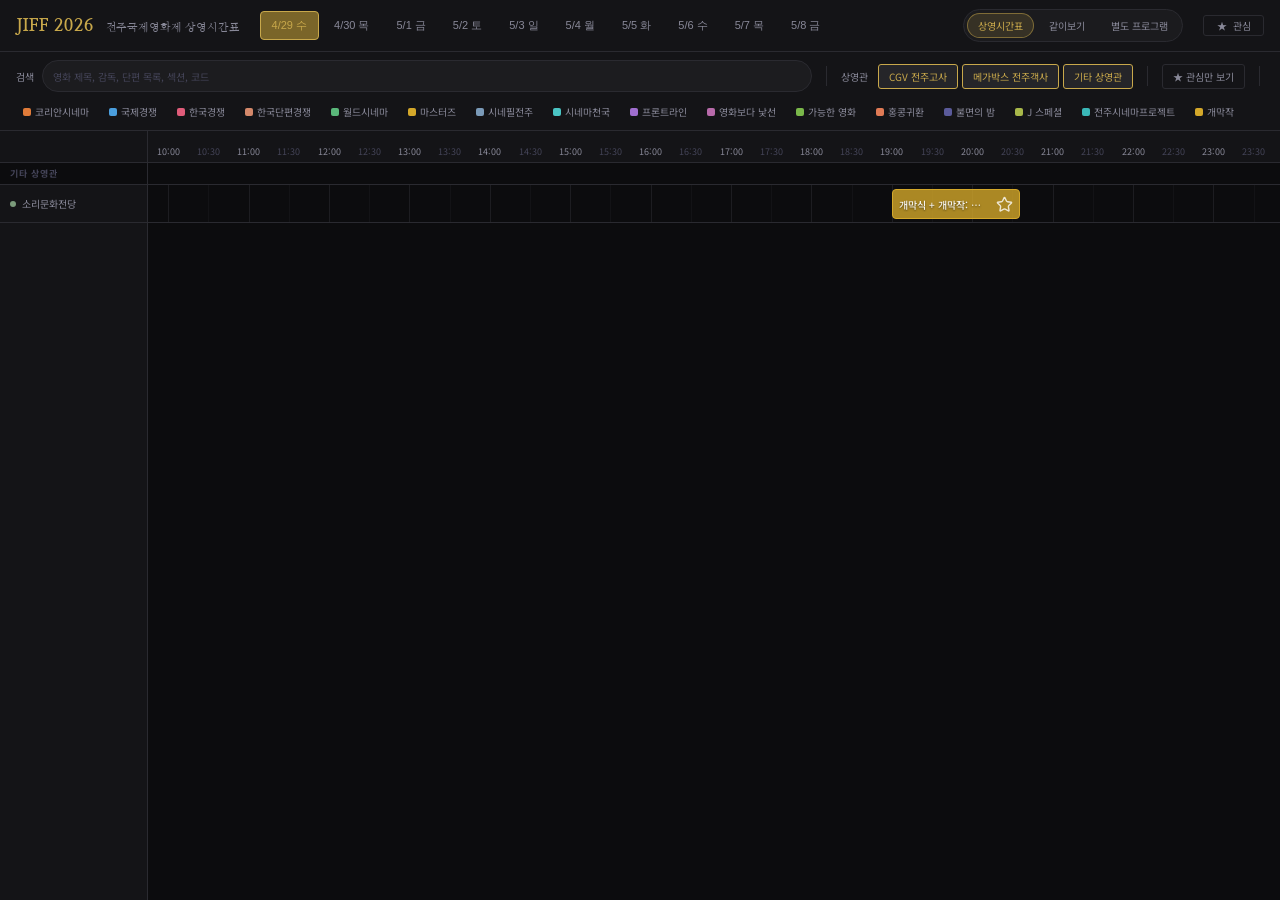
==== commit 79317082: "chore: integrate combined program lanes" ====
--- a/index.html
+++ b/index.html
@@ -24,9 +24,10 @@
   <div class="day-tabs-shell" id="dayTabsShell">
     <div class="day-tabs" id="dayTabs"></div>
   </div>
-  <div class="density-controls">
-    <div class="density-selector" id="densitySelector"></div>
-    <div class="density-hint" id="densityHint"></div>
+  <div class="view-mode-tabs" id="viewModeTabs" aria-label="보기 모드">
+    <button type="button" class="view-mode-tab" data-view-mode="schedule" aria-pressed="true">상영시간표</button>
+    <button type="button" class="view-mode-tab" data-view-mode="combined" aria-pressed="false">같이보기</button>
+    <button type="button" class="view-mode-tab" data-view-mode="programs" aria-pressed="false">별도 프로그램</button>
   </div>
   <div class="mobile-header-search" id="mobileHeaderSearch">
     <div class="search-shell mobile-search-shell">
@@ -120,6 +121,10 @@
   </div>
 </div>
 
+<div id="programs-view" aria-live="polite">
+  <div id="programs-view-content"></div>
+</div>
+
 <div id="mobile-notice" class="mobile-notice" aria-live="polite" aria-hidden="true">
   <div class="mobile-notice-card">
     <p class="mobile-notice-title">이 페이지는 PC에 최적화되어 있습니다.</p>
@@ -154,9 +159,11 @@
 
 <script defer src="./jiff2026/data.js"></script>
 <script defer src="./jiff2026/config.js"></script>
-<script defer src="./jiff2026/directors.js"></script>
+<script defer src="./jiff2026/schedule-meta.js"></script>
 <script defer src="./jiff2026/talktalk.js"></script>
 <script defer src="./jiff2026/talktalk-runtime.js"></script>
+<script defer src="./jiff2026/x-majung.js"></script>
+<script defer src="./jiff2026/alley-screening.js"></script>
 <script defer src="./jiff2026/app.js"></script>
 </body>
 </html>
--- a/jiff2026/style.css
+++ b/jiff2026/style.css
@@ -319,7 +319,7 @@
   }
 
   body:not(.app-ready) .logo span,
-  body:not(.app-ready) .density-controls,
+  body:not(.app-ready) .view-mode-tabs,
   body:not(.app-ready) .search-controls {
     display: none;
   }
@@ -493,15 +493,15 @@
   width: 100%;
 }
 
-/* DENSITY CONTROLS */
-.density-controls {
+/* VIEW MODE TABS */
+.view-mode-tabs {
   display: flex;
   align-items: center;
   gap: 8px;
   flex-shrink: 0;
   margin-left: auto;
 }
-.density-selector {
+.view-mode-tabs {
   display: inline-flex;
   align-items: center;
   gap: 4px;
@@ -510,7 +510,7 @@
   border: 1px solid var(--border);
   background: rgba(255,255,255,0.03);
 }
-.density-btn {
+.view-mode-tab {
   padding: 4px 10px;
   border-radius: 999px;
   border: 1px solid transparent;
@@ -522,22 +522,16 @@
   font-family: inherit;
   white-space: nowrap;
 }
-.density-btn:hover { color: var(--text); }
-.density-btn.active {
+.view-mode-tab:hover:not(:disabled) { color: var(--text); }
+.view-mode-tab.active {
   background: rgba(200,168,75,0.16);
   border-color: rgba(200,168,75,0.5);
   color: var(--accent);
 }
-.density-hint {
-  min-width: 64px;
-  font-size: var(--font-tiny);
+.view-mode-tab:disabled {
   color: var(--text-faint);
-  white-space: nowrap;
-}
-@media (max-width: 1480px) {
-  .density-hint {
-    display: none;
-  }
+  cursor: default;
+  opacity: 0.68;
 }
 
 @media (max-width: 960px) {
@@ -558,7 +552,7 @@
     display: none;
   }
 
-  .density-controls {
+  .view-mode-tabs {
     margin-left: 0;
     flex-shrink: 0;
   }
@@ -622,7 +616,7 @@
 body.compact-viewport .logo span {
   display: none;
 }
-body.compact-viewport .density-controls {
+body.compact-viewport .view-mode-tabs {
   display: none;
 }
 body.compact-viewport .mobile-header-search {
@@ -842,6 +836,13 @@
 body.mobile-layout #mobile-schedule {
   display: flex;
 }
+body.programs-view-mode #timetable-area,
+body.programs-view-mode #mobile-schedule {
+  display: none;
+}
+body.programs-view-mode #programs-view {
+  display: flex;
+}
 body.compact-viewport #tooltip {
   display: none !important;
 }
@@ -1135,6 +1136,184 @@
   background:
     radial-gradient(circle at top right, rgba(200,168,75,0.08), transparent 34%),
     linear-gradient(180deg, rgba(20,20,23,0.98), rgba(12,12,14,1));
+}
+#programs-view {
+  display: none;
+  flex-direction: column;
+  min-height: 0;
+  overflow: hidden;
+  background:
+    radial-gradient(circle at top right, rgba(200,168,75,0.08), transparent 34%),
+    linear-gradient(180deg, rgba(20,20,23,0.98), rgba(12,12,14,1));
+}
+body.programs-view-mode #programs-view {
+  flex: 1 1 auto;
+}
+#programs-view-content {
+  flex: 1;
+  min-height: 0;
+  width: 100%;
+  padding: 10px 12px 14px;
+  display: flex;
+  flex-direction: column;
+  gap: 10px;
+}
+.programs-timeline-header {
+  display: flex;
+  align-items: center;
+  justify-content: space-between;
+  gap: 12px;
+  padding: 0 2px;
+}
+.programs-timeline-title {
+  font-family: 'Nanum Myeongjo', serif;
+  font-size: calc(var(--font-logo) * 0.94);
+  color: var(--text);
+}
+.programs-timeline-meta {
+  font-size: var(--font-small);
+  color: var(--text-faint);
+}
+.programs-timetable-area {
+  flex: 1;
+  min-height: 0;
+  display: flex;
+  overflow: hidden;
+  border: 1px solid var(--border);
+  background: rgba(12,12,15,0.74);
+}
+.programs-venue-labels {
+  width: min(132px, var(--label-w));
+  flex-shrink: 0;
+  overflow: hidden;
+  background: var(--surface);
+  border-right: 1px solid var(--border);
+  display: flex;
+  flex-direction: column;
+}
+.programs-venue-label-spacer {
+  height: 32px;
+  flex-shrink: 0;
+  border-bottom: 1px solid var(--border);
+  background: var(--surface);
+}
+.programs-venue-label-scroll {
+  flex: 1;
+  overflow: hidden;
+}
+.programs-timeline-scroll {
+  flex: 1;
+  overflow: auto;
+  position: relative;
+}
+.programs-time-axis {
+  height: 32px;
+  background: var(--surface);
+  border-bottom: 1px solid var(--border);
+  position: sticky;
+  top: 0;
+  z-index: 10;
+  display: flex;
+  align-items: flex-end;
+}
+.programs-timeline-content {
+  position: relative;
+}
+.programs-grid-lines {
+  position: absolute;
+  inset: 0;
+  pointer-events: none;
+  z-index: 0;
+}
+.programs-mobile-schedule {
+  flex: 1;
+  min-height: 0;
+  display: flex;
+  overflow: hidden;
+  border: 1px solid var(--border);
+  background: rgba(12,12,15,0.74);
+}
+.programs-mobile-time-labels {
+  width: 58px;
+  flex-shrink: 0;
+  overflow: hidden;
+  background: var(--surface);
+  border-right: 1px solid var(--border);
+  display: flex;
+  flex-direction: column;
+}
+.programs-mobile-time-label-scroll {
+  flex: 1;
+  overflow: hidden;
+}
+.programs-mobile-grid-scroll {
+  flex: 1;
+  overflow: auto;
+  position: relative;
+  overscroll-behavior-x: contain;
+  overscroll-behavior-y: contain;
+  touch-action: pan-x pan-y;
+}
+.programs-mobile-venue-axis {
+  height: 40px;
+  position: sticky;
+  top: 0;
+  z-index: 10;
+  background: var(--surface);
+  border-bottom: 1px solid var(--border);
+}
+.programs-mobile-grid-content {
+  position: relative;
+}
+.programs-mobile-grid-lines {
+  position: absolute;
+  inset: 0;
+  z-index: 0;
+  pointer-events: none;
+}
+.programs-empty {
+  min-height: 100%;
+  display: flex;
+  align-items: center;
+  justify-content: center;
+  padding: 24px 0;
+}
+.programs-empty-card {
+  width: min(100%, 480px);
+  padding: 22px 20px;
+  border-radius: 16px;
+  border: 1px solid var(--border);
+  background: rgba(28,28,33,0.82);
+  text-align: center;
+}
+.programs-empty-title {
+  font-size: calc(var(--font-body) * 1.08);
+  font-weight: 700;
+  color: var(--text);
+}
+.programs-empty-copy {
+  margin-top: 8px;
+  font-size: var(--font-ui);
+  line-height: 1.6;
+  color: var(--text-dim);
+}
+body.compact-viewport #programs-view-content {
+  padding: 8px 10px 12px;
+  gap: 8px;
+}
+body.compact-viewport .programs-timeline-title {
+  font-size: calc(var(--font-body) * 1.12);
+}
+body.compact-viewport .programs-venue-labels {
+  width: 86px;
+}
+body.compact-viewport .programs-venue-label-spacer,
+body.compact-viewport .programs-time-axis {
+  height: 28px;
+}
+body.compact-viewport .programs-mobile-venue-axis,
+body.compact-viewport .programs-mobile-time-label-spacer {
+  height: 40px;
 }
 #mobile-time-labels {
   width: 58px;
@@ -1398,6 +1577,41 @@
   text-overflow: ellipsis;
   max-width: 100%;
 }
+.mobile-combined-program-block {
+  position: absolute;
+  appearance: none;
+  border-radius: 6px;
+  border: 1px solid rgba(255,255,255,0.2);
+  color: rgba(244,242,236,0.94);
+  font-family: inherit;
+  display: flex;
+  align-items: center;
+  justify-content: center;
+  padding: 4px 5px;
+  text-align: center;
+  z-index: 4;
+}
+.mobile-combined-program-block-talktalk {
+  border-color: rgba(144,162,234,0.56);
+  background: rgba(71,88,150,0.82);
+  color: #eef1ff;
+}
+.mobile-combined-program-text {
+  display: -webkit-box;
+  line-height: 1.08;
+  text-align: center;
+  white-space: normal;
+  word-break: keep-all;
+  overflow-wrap: anywhere;
+  -webkit-box-orient: vertical;
+  -webkit-line-clamp: 5;
+  max-width: 100%;
+  max-height: 100%;
+  font-size: 12px;
+  font-weight: 700;
+  text-shadow: 0 1px 2px rgba(0,0,0,0.28);
+  overflow: hidden;
+}
 .mobile-program-event-block {
   position: absolute;
   border-radius: 7px;
@@ -1668,7 +1882,48 @@
   border-bottom: 1px solid var(--border);
 }
 .row-wrapper:hover { background: rgba(255,255,255,0.02); }
-
+.program-lane-label {
+  color: var(--text-dim);
+  font-weight: 700;
+}
+.program-lane-row {
+  background: rgba(255,255,255,0.01);
+}
+.program-lane-block {
+  position: absolute;
+  top: 6px;
+  height: calc(var(--row-h) - 12px);
+  border-radius: 4px;
+  border: 1px solid rgba(255,255,255,0.18);
+  color: rgba(246,244,238,0.94);
+  padding: 0 8px;
+  display: flex;
+  align-items: center;
+  overflow: hidden;
+  z-index: 3;
+  text-decoration: none;
+  transition: border-color 0.14s ease, background-color 0.14s ease, transform 0.14s ease;
+}
+.program-lane-block:hover {
+  z-index: 101;
+  transform: translateY(-1px);
+}
+.program-lane-block.no-detail-action {
+  cursor: default;
+}
+.program-lane-text {
+  position: relative;
+  z-index: 1;
+  min-width: 0;
+  font-size: var(--font-tiny);
+  font-weight: 700;
+  letter-spacing: 0.01em;
+  white-space: nowrap;
+  overflow: hidden;
+  text-overflow: ellipsis;
+  text-shadow: 0 1px 2px rgba(0,0,0,0.28);
+  pointer-events: none;
+}
 /* FILM BLOCKS */
 .film-block {
   position: absolute;
@@ -1831,6 +2086,11 @@
   text-overflow: ellipsis;
   text-shadow: 0 1px 2px rgba(0,0,0,0.38);
   pointer-events: none;
+}
+.program-lane-block.program-lane-block-talktalk {
+  border-color: rgba(144,162,234,0.56);
+  background: rgba(71,88,150,0.82);
+  color: #eef1ff;
 }
 .program-event-text {
   font-size: var(--font-tiny);
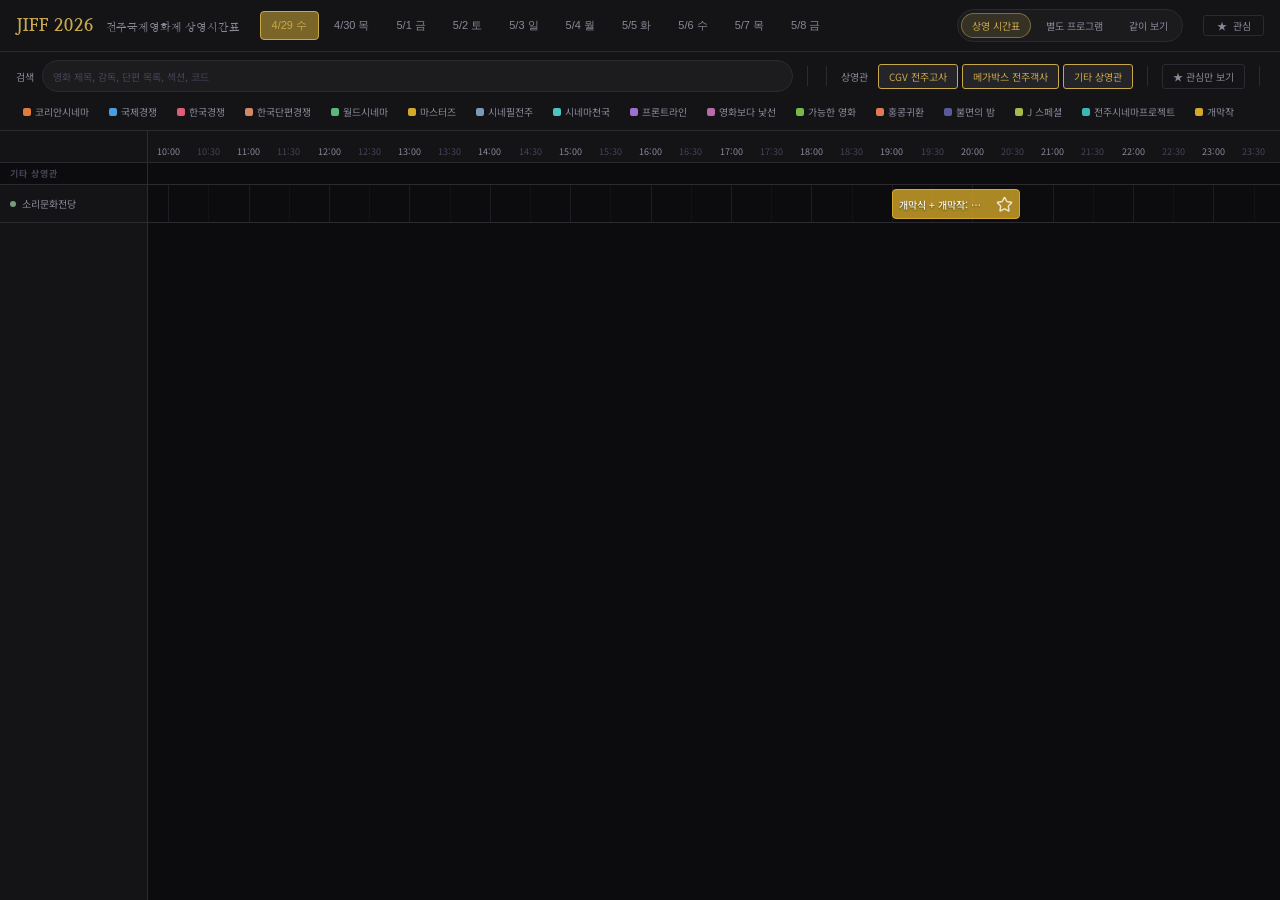
==== commit 5af95cf2: "chore: refine program view modes" ====
--- a/index.html
+++ b/index.html
@@ -24,10 +24,10 @@
   <div class="day-tabs-shell" id="dayTabsShell">
     <div class="day-tabs" id="dayTabs"></div>
   </div>
-  <div class="view-mode-tabs" id="viewModeTabs" aria-label="보기 모드">
-    <button type="button" class="view-mode-tab" data-view-mode="schedule" aria-pressed="true">상영시간표</button>
-    <button type="button" class="view-mode-tab" data-view-mode="combined" aria-pressed="false">같이보기</button>
-    <button type="button" class="view-mode-tab" data-view-mode="programs" aria-pressed="false">별도 프로그램</button>
+  <div class="view-mode-tabs header-view-mode-tabs" id="desktopViewModeTabs" data-view-mode-tabs="desktop" aria-label="보기 모드">
+    <button type="button" class="view-mode-tab" data-view-mode="schedule" data-desktop-label="상영 시간표" data-mobile-label="상영 시간표" aria-pressed="true">상영 시간표</button>
+    <button type="button" class="view-mode-tab" data-view-mode="programs" data-desktop-label="별도 프로그램" data-mobile-label="별도 프로그램" aria-pressed="false">별도 프로그램</button>
+    <button type="button" class="view-mode-tab" data-view-mode="combined" data-desktop-label="같이 보기" data-mobile-label="같이 보기" aria-pressed="false">같이 보기</button>
   </div>
   <div class="mobile-header-search" id="mobileHeaderSearch">
     <div class="search-shell mobile-search-shell">
@@ -87,6 +87,14 @@
       <button type="button" class="search-clear-btn" id="searchClearBtn" aria-label="검색어 지우기">✕</button>
     </div>
   </div>
+  <div class="mobile-controls-section-title">보기</div>
+  <div class="sep"></div>
+  <div class="view-mode-tabs mobile-view-mode-tabs" id="mobileViewModeTabs" data-view-mode-tabs="mobile" aria-label="보기 모드">
+    <button type="button" class="view-mode-tab" data-view-mode="schedule" data-desktop-label="상영 시간표" data-mobile-label="상영 시간표" aria-pressed="true">상영 시간표</button>
+    <button type="button" class="view-mode-tab" data-view-mode="programs" data-desktop-label="별도 프로그램" data-mobile-label="별도 프로그램" aria-pressed="false">별도 프로그램</button>
+    <button type="button" class="view-mode-tab" data-view-mode="combined" data-desktop-label="같이 보기" data-mobile-label="같이 보기" aria-pressed="false">같이 보기</button>
+  </div>
+  <button type="button" class="mobile-layout-toggle-btn" id="mobileLayoutToggleBtn" aria-pressed="false">보기 방향: 세로</button>
   <div class="mobile-controls-section-title">상영관</div>
   <div class="sep"></div>
   <span class="filter-label">상영관</span>
--- a/jiff2026/style.css
+++ b/jiff2026/style.css
@@ -448,6 +448,7 @@
 .header-view-toggle,
 .header-search-toggle,
 .header-nav-toggle,
+.mobile-layout-toggle-btn,
 .mobile-controls-title,
 .mobile-controls-section-title {
   display: none;
@@ -533,6 +534,9 @@
   cursor: default;
   opacity: 0.68;
 }
+.mobile-view-mode-tabs {
+  display: none;
+}
 
 @media (max-width: 960px) {
   #app-header {
@@ -579,7 +583,7 @@
   --mobile-font-scale: 1.2;
   height: auto;
   display: grid;
-  grid-template-columns: 34px auto minmax(0, 1fr) 34px auto auto;
+  grid-template-columns: 34px auto minmax(0, 1fr) 34px auto;
   grid-template-rows: 36px auto;
   width: 100%;
   max-width: 100%;
@@ -616,7 +620,7 @@
 body.compact-viewport .logo span {
   display: none;
 }
-body.compact-viewport .view-mode-tabs {
+body.compact-viewport .header-view-mode-tabs {
   display: none;
 }
 body.compact-viewport .mobile-header-search {
@@ -638,7 +642,7 @@
   opacity: 1;
 }
 body.compact-viewport .header-view-toggle {
-  display: inline-flex;
+  display: none;
   grid-column: 5;
   grid-row: 1;
   margin-left: 0;
@@ -712,7 +716,7 @@
   color: var(--text);
 }
 body.compact-viewport .bookmark-btn {
-  grid-column: 6;
+  grid-column: 5;
   grid-row: 1;
   margin-left: 0;
   min-height: 36px;
@@ -727,9 +731,6 @@
 body.compact-viewport .bookmark-btn.hidden-by-search {
   display: none;
 }
-body.compact-viewport .header-view-toggle.hidden-by-search {
-  display: none;
-}
 body.compact-viewport .day-tabs {
   padding-bottom: 2px;
 }
@@ -755,6 +756,68 @@
 body.compact-viewport .talktalk-detail-row-label,
 body.compact-viewport .talktalk-detail-note {
   font-size: calc(var(--font-small) * 1.02);
+}
+body.compact-viewport .mobile-layout-toggle-btn {
+  display: flex;
+  width: 100%;
+  min-height: 48px;
+  padding: 0 14px;
+  border-radius: 14px;
+  border: 1px solid rgba(255,255,255,0.08);
+  background: rgba(255,255,255,0.04);
+  align-items: center;
+  justify-content: space-between;
+  line-height: 1.3;
+  text-align: left;
+  font-family: inherit;
+  font-size: calc(var(--font-ui) * var(--mobile-font-scale));
+  color: var(--text);
+}
+body.compact-viewport .mobile-layout-toggle-btn::after {
+  content: '전환';
+  display: inline-flex;
+  align-items: center;
+  justify-content: center;
+  min-width: 38px;
+  height: 22px;
+  padding: 0 8px;
+  border-radius: 999px;
+  border: 1px solid rgba(255,255,255,0.12);
+  background: rgba(255,255,255,0.03);
+  color: var(--text-dim);
+  font-size: 10px;
+  letter-spacing: 0.01em;
+}
+body.compact-viewport .mobile-layout-toggle-btn:hover {
+  background: rgba(255,255,255,0.06);
+  border-color: rgba(200,168,75,0.24);
+}
+body.compact-viewport .mobile-layout-toggle-btn.is-active {
+  background: rgba(200,168,75,0.12);
+  border-color: rgba(200,168,75,0.46);
+}
+body.compact-viewport .mobile-layout-toggle-btn.is-active::after {
+  color: var(--accent);
+  border-color: rgba(200,168,75,0.36);
+  background: rgba(200,168,75,0.12);
+}
+body.compact-viewport .mobile-view-mode-tabs {
+  display: inline-flex;
+  width: 100%;
+  margin: 0;
+  gap: 2px;
+  padding: 2px;
+  border-radius: 14px;
+  border-color: rgba(255,255,255,0.08);
+  background: rgba(255,255,255,0.04);
+}
+body.compact-viewport .mobile-view-mode-tabs .view-mode-tab {
+  flex: 1 1 0;
+  min-width: 0;
+  padding: 8px 6px;
+  font-size: calc(var(--font-ui) * 1.02);
+  text-align: center;
+  letter-spacing: 0;
 }
 body.compact-viewport #controls {
   position: fixed;
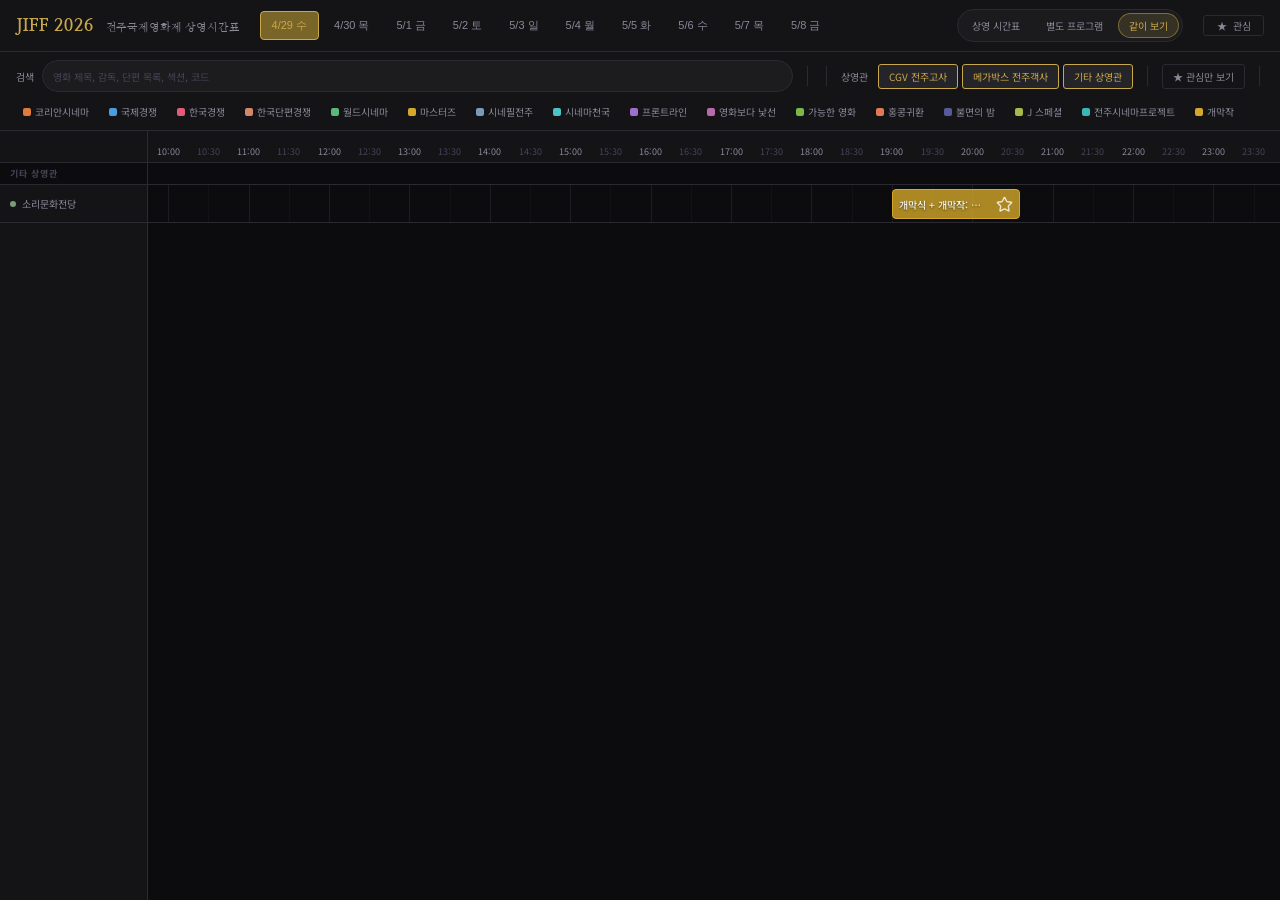
==== commit a1cacad6: "chore: default to combined view" ====
--- a/index.html
+++ b/index.html
@@ -25,9 +25,9 @@
     <div class="day-tabs" id="dayTabs"></div>
   </div>
   <div class="view-mode-tabs header-view-mode-tabs" id="desktopViewModeTabs" data-view-mode-tabs="desktop" aria-label="보기 모드">
-    <button type="button" class="view-mode-tab" data-view-mode="schedule" data-desktop-label="상영 시간표" data-mobile-label="상영 시간표" aria-pressed="true">상영 시간표</button>
+    <button type="button" class="view-mode-tab" data-view-mode="schedule" data-desktop-label="상영 시간표" data-mobile-label="상영 시간표" aria-pressed="false">상영 시간표</button>
     <button type="button" class="view-mode-tab" data-view-mode="programs" data-desktop-label="별도 프로그램" data-mobile-label="별도 프로그램" aria-pressed="false">별도 프로그램</button>
-    <button type="button" class="view-mode-tab" data-view-mode="combined" data-desktop-label="같이 보기" data-mobile-label="같이 보기" aria-pressed="false">같이 보기</button>
+    <button type="button" class="view-mode-tab" data-view-mode="combined" data-desktop-label="같이 보기" data-mobile-label="같이 보기" aria-pressed="true">같이 보기</button>
   </div>
   <div class="mobile-header-search" id="mobileHeaderSearch">
     <div class="search-shell mobile-search-shell">
@@ -90,11 +90,18 @@
   <div class="mobile-controls-section-title">보기</div>
   <div class="sep"></div>
   <div class="view-mode-tabs mobile-view-mode-tabs" id="mobileViewModeTabs" data-view-mode-tabs="mobile" aria-label="보기 모드">
-    <button type="button" class="view-mode-tab" data-view-mode="schedule" data-desktop-label="상영 시간표" data-mobile-label="상영 시간표" aria-pressed="true">상영 시간표</button>
+    <button type="button" class="view-mode-tab" data-view-mode="schedule" data-desktop-label="상영 시간표" data-mobile-label="상영 시간표" aria-pressed="false">상영 시간표</button>
     <button type="button" class="view-mode-tab" data-view-mode="programs" data-desktop-label="별도 프로그램" data-mobile-label="별도 프로그램" aria-pressed="false">별도 프로그램</button>
-    <button type="button" class="view-mode-tab" data-view-mode="combined" data-desktop-label="같이 보기" data-mobile-label="같이 보기" aria-pressed="false">같이 보기</button>
+    <button type="button" class="view-mode-tab" data-view-mode="combined" data-desktop-label="같이 보기" data-mobile-label="같이 보기" aria-pressed="true">같이 보기</button>
   </div>
-  <button type="button" class="mobile-layout-toggle-btn" id="mobileLayoutToggleBtn" aria-pressed="false">보기 방향: 세로</button>
+  <div class="mobile-layout-toggle-label">시간표 방향</div>
+  <button type="button" class="mobile-layout-toggle-btn" id="mobileLayoutToggleBtn" aria-pressed="false" data-view-mode="vertical">
+    <span class="mobile-layout-toggle-track" aria-hidden="true">
+      <span class="mobile-layout-toggle-thumb"></span>
+      <span class="mobile-layout-toggle-option mobile-layout-toggle-option-vertical">세로</span>
+      <span class="mobile-layout-toggle-option mobile-layout-toggle-option-horizontal">가로</span>
+    </span>
+  </button>
   <div class="mobile-controls-section-title">상영관</div>
   <div class="sep"></div>
   <span class="filter-label">상영관</span>
@@ -172,6 +179,8 @@
 <script defer src="./jiff2026/talktalk-runtime.js"></script>
 <script defer src="./jiff2026/x-majung.js"></script>
 <script defer src="./jiff2026/alley-screening.js"></script>
+<script defer src="./jiff2026/forum-programs.js"></script>
+<script defer src="./jiff2026/outdoor-screening.js"></script>
 <script defer src="./jiff2026/app.js"></script>
 </body>
 </html>
--- a/jiff2026/style.css
+++ b/jiff2026/style.css
@@ -449,6 +449,7 @@
 .header-search-toggle,
 .header-nav-toggle,
 .mobile-layout-toggle-btn,
+.mobile-layout-toggle-label,
 .mobile-controls-title,
 .mobile-controls-section-title {
   display: none;
@@ -522,12 +523,24 @@
   transition: all 0.15s;
   font-family: inherit;
   white-space: nowrap;
+  position: relative;
 }
 .view-mode-tab:hover:not(:disabled) { color: var(--text); }
 .view-mode-tab.active {
   background: rgba(200,168,75,0.16);
   border-color: rgba(200,168,75,0.5);
   color: var(--accent);
+}
+.view-mode-tab.has-search-match::after {
+  content: '';
+  position: absolute;
+  top: 6px;
+  right: 6px;
+  width: 5px;
+  height: 5px;
+  border-radius: 50%;
+  background: #ff6b57;
+  box-shadow: 0 0 8px rgba(255,107,87,0.64);
 }
 .view-mode-tab:disabled {
   color: var(--text-faint);
@@ -757,49 +770,80 @@
 body.compact-viewport .talktalk-detail-note {
   font-size: calc(var(--font-small) * 1.02);
 }
+body.compact-viewport .mobile-layout-toggle-label {
+  display: block;
+  margin: -2px 0 -8px;
+  color: var(--text-faint);
+  font-size: 10px;
+  font-weight: 700;
+  letter-spacing: 0.04em;
+}
 body.compact-viewport .mobile-layout-toggle-btn {
-  display: flex;
+  display: inline-flex;
   width: 100%;
-  min-height: 48px;
-  padding: 0 14px;
+  height: 38px;
+  min-height: 38px;
+  padding: 3px;
   border-radius: 14px;
   border: 1px solid rgba(255,255,255,0.08);
   background: rgba(255,255,255,0.04);
   align-items: center;
-  justify-content: space-between;
+  justify-content: center;
   line-height: 1.3;
-  text-align: left;
+  text-align: center;
   font-family: inherit;
-  font-size: calc(var(--font-ui) * var(--mobile-font-scale));
+  font-size: 12px;
   color: var(--text);
-}
-body.compact-viewport .mobile-layout-toggle-btn::after {
-  content: '전환';
-  display: inline-flex;
+  cursor: pointer;
+  overflow: hidden;
+}
+body.compact-viewport .mobile-layout-toggle-track {
+  position: relative;
+  display: grid;
+  grid-template-columns: repeat(2, minmax(0, 1fr));
+  align-items: center;
+  width: 100%;
+  height: 100%;
+}
+body.compact-viewport .mobile-layout-toggle-thumb {
+  position: absolute;
+  top: 0;
+  left: 0;
+  width: 50%;
+  height: 100%;
+  border-radius: 12px;
+  border: 1px solid rgba(200,168,75,0.5);
+  background: rgba(200,168,75,0.16);
+  transition: transform 0.18s ease, background 0.18s ease, border-color 0.18s ease;
+}
+body.compact-viewport .mobile-layout-toggle-btn[data-view-mode="horizontal"] .mobile-layout-toggle-thumb {
+  transform: translateX(100%);
+}
+body.compact-viewport .mobile-layout-toggle-option {
+  position: relative;
+  z-index: 1;
+  display: flex;
   align-items: center;
   justify-content: center;
-  min-width: 38px;
-  height: 22px;
-  padding: 0 8px;
-  border-radius: 999px;
-  border: 1px solid rgba(255,255,255,0.12);
-  background: rgba(255,255,255,0.03);
+  min-width: 0;
+  min-height: 100%;
+  padding: 0 6px;
+  border-radius: 12px;
   color: var(--text-dim);
-  font-size: 10px;
-  letter-spacing: 0.01em;
+  font-weight: 600;
+  white-space: nowrap;
+  transition: color 0.18s ease, opacity 0.18s ease;
+}
+body.compact-viewport .mobile-layout-toggle-btn[data-view-mode="vertical"] .mobile-layout-toggle-option-vertical,
+body.compact-viewport .mobile-layout-toggle-btn[data-view-mode="horizontal"] .mobile-layout-toggle-option-horizontal {
+  color: var(--accent);
 }
 body.compact-viewport .mobile-layout-toggle-btn:hover {
   background: rgba(255,255,255,0.06);
   border-color: rgba(200,168,75,0.24);
 }
 body.compact-viewport .mobile-layout-toggle-btn.is-active {
-  background: rgba(200,168,75,0.12);
   border-color: rgba(200,168,75,0.46);
-}
-body.compact-viewport .mobile-layout-toggle-btn.is-active::after {
-  color: var(--accent);
-  border-color: rgba(200,168,75,0.36);
-  background: rgba(200,168,75,0.12);
 }
 body.compact-viewport .mobile-view-mode-tabs {
   display: inline-flex;
@@ -815,7 +859,7 @@
   flex: 1 1 0;
   min-width: 0;
   padding: 8px 6px;
-  font-size: calc(var(--font-ui) * 1.02);
+  font-size: 12px;
   text-align: center;
   letter-spacing: 0;
 }
@@ -1954,11 +1998,13 @@
 }
 .program-lane-block {
   position: absolute;
+  appearance: none;
   top: 6px;
   height: calc(var(--row-h) - 12px);
   border-radius: 4px;
   border: 1px solid rgba(255,255,255,0.18);
   color: rgba(246,244,238,0.94);
+  font: inherit;
   padding: 0 8px;
   display: flex;
   align-items: center;
